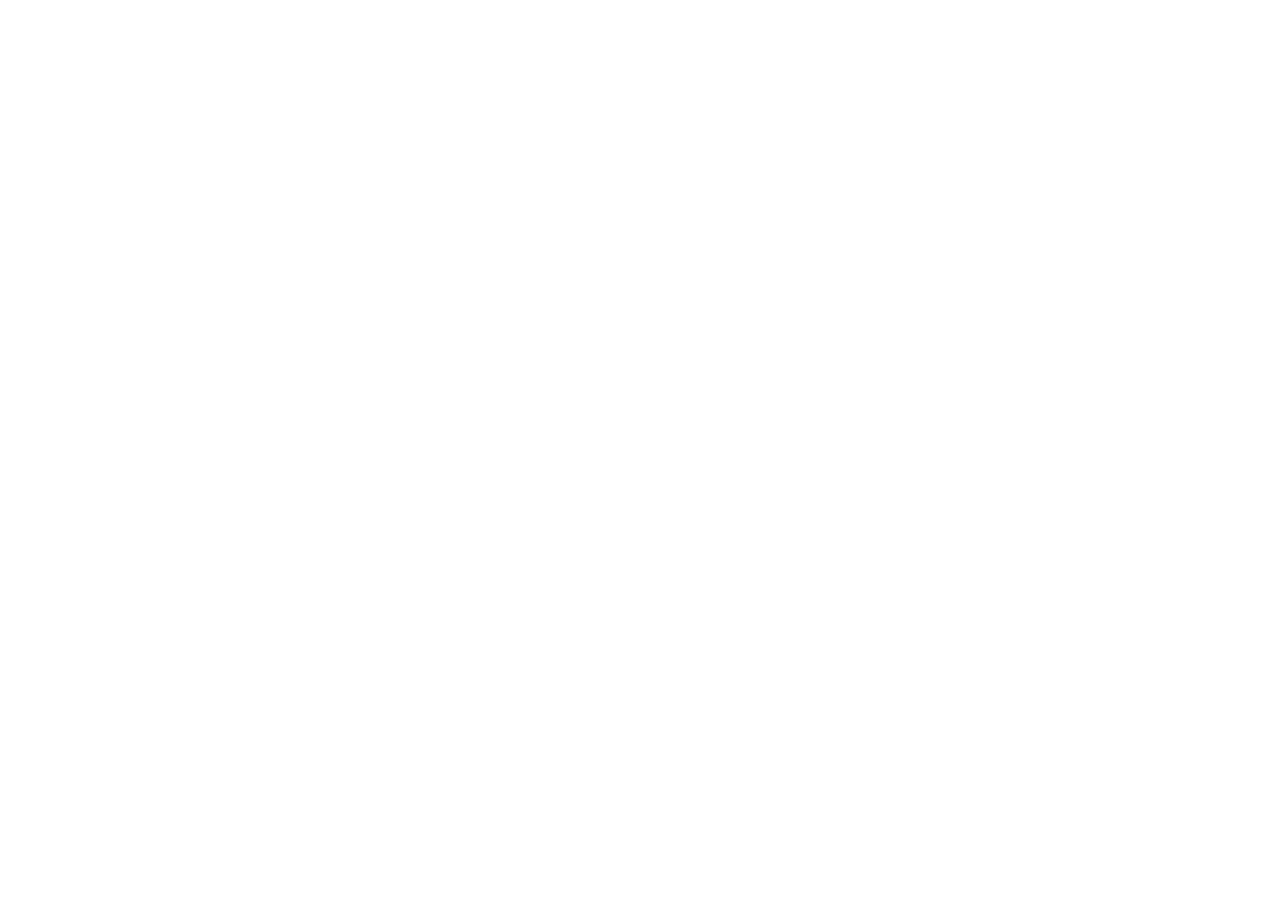
==== index.html @ f7c97164 "first commit" ====
<!DOCTYPE html>
<html lang="en">
  <head>
    <meta charset="UTF-8" />
    <meta name="viewport" content="width=device-width, initial-scale=1.0" />
    <title>Document</title>
  </head>
  <body></body>
</html>
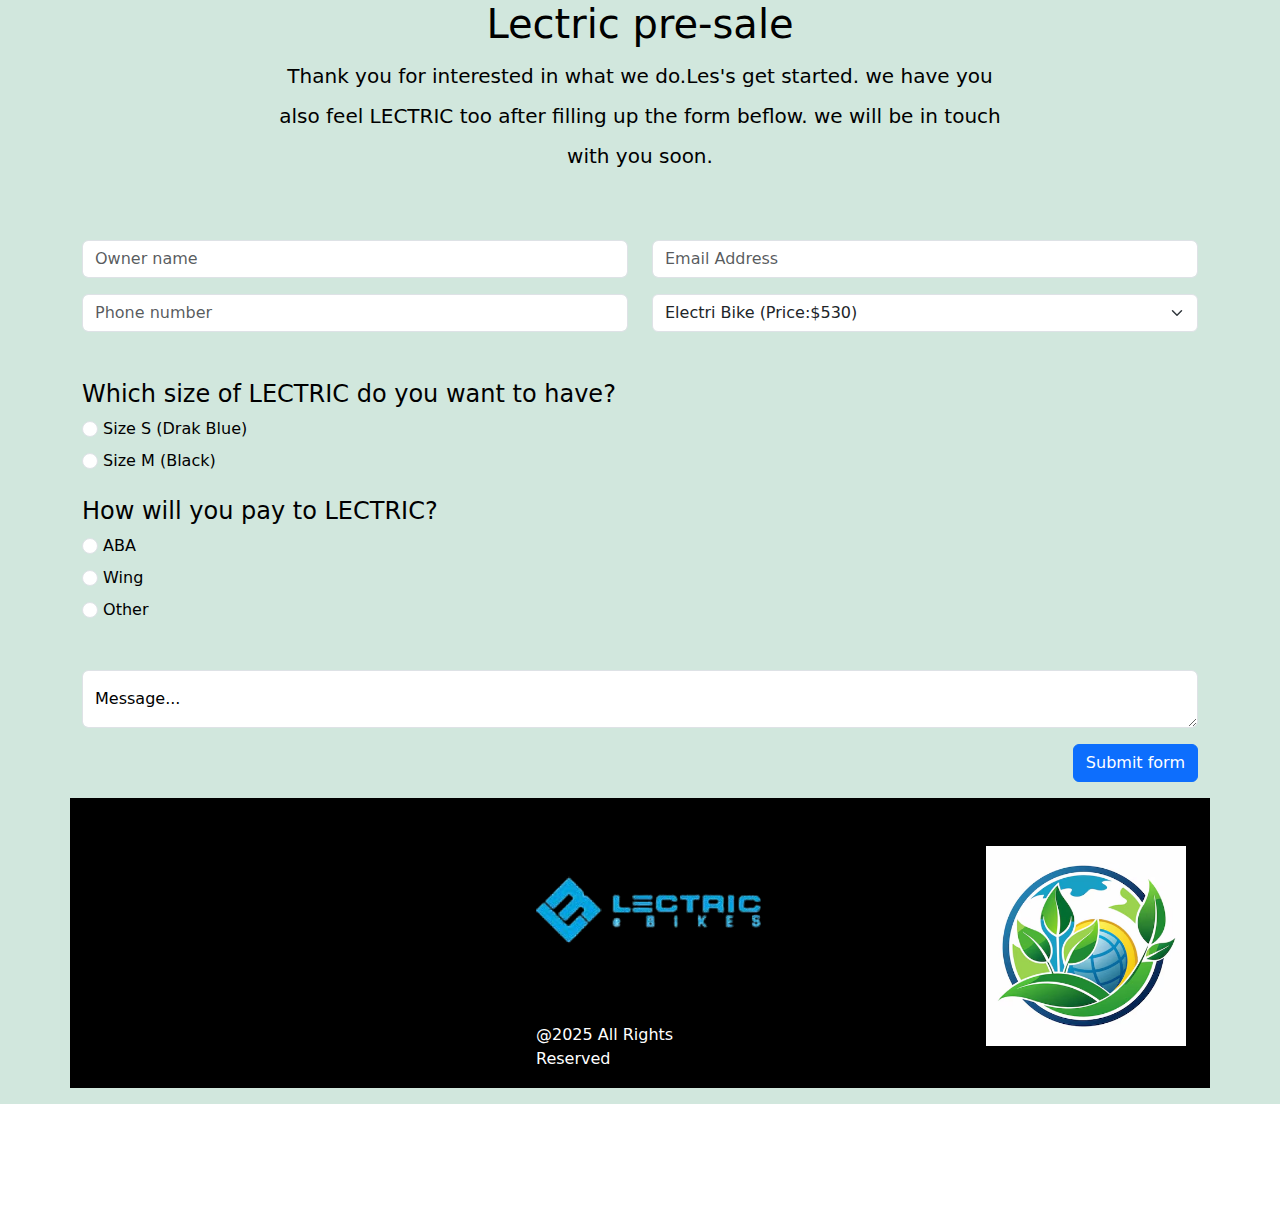
==== commit 39dfe1ad: "footer" ====
--- a/index.html
+++ b/index.html
@@ -4,6 +4,142 @@
     <meta charset="UTF-8" />
     <meta name="viewport" content="width=device-width, initial-scale=1.0" />
     <title>Document</title>
+    <link
+      href="https://cdn.jsdelivr.net/npm/bootstrap@5.3.0-alpha3/dist/css/bootstrap.min.css"
+      rel="stylesheet"
+    />
   </head>
-  <body></body>
+  <body>
+    <div
+      class="container-fluid text-black min-vih100% h-auto d-flex flex-column justify-content-center align-items-center bg-success-subtle"
+      >
+      <div class="text-center lead mx-auto lh-lg" style="width: 60%">
+        <h1 class="">Lectric pre-sale</h1>
+        <p class="container-fluid form d-flex justify-content-start">
+          Thank you for interested in what we do.Les's get started. we have you
+          also feel LECTRIC too after filling up the form beflow. we will be in
+          touch with you soon.
+        </p>
+      </div>
+
+      <div class="container-fluid form d-flex justify-content-start">
+        <div class="container mt-5 d-flex flex-column align-items-center">
+          <form>
+            <!-- Name and Email Row -->
+            <div class="row mb-3">
+              <div class="col-md-6">
+                <input
+                  type="text"
+                  class="form-control"
+                  id="name"
+                  placeholder="Owner name"
+                  required
+                />
+              </div>
+              <div class="col-md-6">
+                <input
+                  type="email"
+                  class="form-control"
+                  id="email"
+                  placeholder="Email Address"
+                  required
+                />
+              </div>
+            </div>
+
+            
+            <div class="row mb-3">
+              <div class="col-md-6">
+                <input
+                  type="number"
+                  class="form-control"
+                  id="phone"
+                  placeholder="Phone number"
+                  required
+                />
+              </div>
+              <div class="col-md-6">
+                <select class="form-select" aria-label="Default select example">
+                  <option selected>Electri Bike (Price:$530)</option>
+                  <option value="1">Converseion Kit (Price:$450)</option>
+                </select>
+              </div>
+
+           
+
+              <div class="body-1 mt-5">
+                <h4>Which size of LECTRIC do you want to have?</h4>
+                <input class="form-check-input" type="radio" name="flexRadioDefault" id="flexRadioDefault1">
+                <label class="form-check-label" for="flexRadioDefault1">
+                  Size S (Drak Blue)
+                </label>
+              </div>
+              <div class="body-1 mt-2">
+
+                <input class="form-check-input" type="radio" name="flexRadioDefault" id="flexRadioDefault1">
+                <label class="form-check-label" for="flexRadioDefault1">
+                  Size M (Black)
+                </label>
+              </div>
+
+              <div class="body-1 mt-4">
+                <h4>How will you pay to LECTRIC?</h4>
+                <input class="form-check-input" type="radio" name="flexRadioDefault" id="flexRadioDefault1">
+                <label class="form-check-label" for="flexRadioDefault1">
+                  ABA
+                </label>
+              </div>
+
+              <div class="body-1 mt-2">
+                <input class="form-check-input" type="radio" name="flexRadioDefault" id="flexRadioDefault1">
+                <label class="form-check-label" for="flexRadioDefault1">
+                  Wing
+                </label>
+              </div>
+
+              <div class="body-1 mt-2 ">
+                <input class="form-check-input" type="radio" name="flexRadioDefault" id="flexRadioDefault1">
+                <label class="form-check-label" for="flexRadioDefault1">
+                  Other
+                </label>
+              </div>
+
+              <div class="b-chat mt-5">
+                <div class="form-floating">
+                  <textarea
+                    class="form-control"
+                    placeholder="Leave a comment here"
+                    id="floatingTextarea"
+                  ></textarea>
+                  <label for="floatingTextarea ">Message...</label>
+                </div>
+              </div>
+
+              <div class="col-12 d-flex justify-content-end mt-3">
+                <button class="btn btn-primary" type="submit">
+                  Submit form
+                </button>
+              </div>
+                
+              <div class="footer container-fluid bg-black text-white mt-3">
+                <div class="container-fluid d-flex justify-content-end min-vh-100px   ">
+                  <div class="logo justify-content-center  " style=" width: 250px ;height: 290px;"><image src="p1-removebg-preview.png">
+                    <p class="justify-content-center " style="width: 200px; height: 200px; ">@2025 All Rights Reserved</p>
+                  </div>
+
+                    <div class="pic d-flex  mt-5 " style="width: 200px; height: 200px; margin-left: 200px; margin-top: 50px; "><img src="environmental-logo-white-background_1277164-20353.avif" alt=""></div>
+                  
+                <!-- </div>
+                <div class="container  d-flex justify-content-center px-xl-5 " style="margin-bottom: 50px;">
+                  
+                </div> -->
+                
+              </div>
+              
+            </div>
+          </form>
+        </div>
+      </div>
+    </div>
+  </body>
 </html>
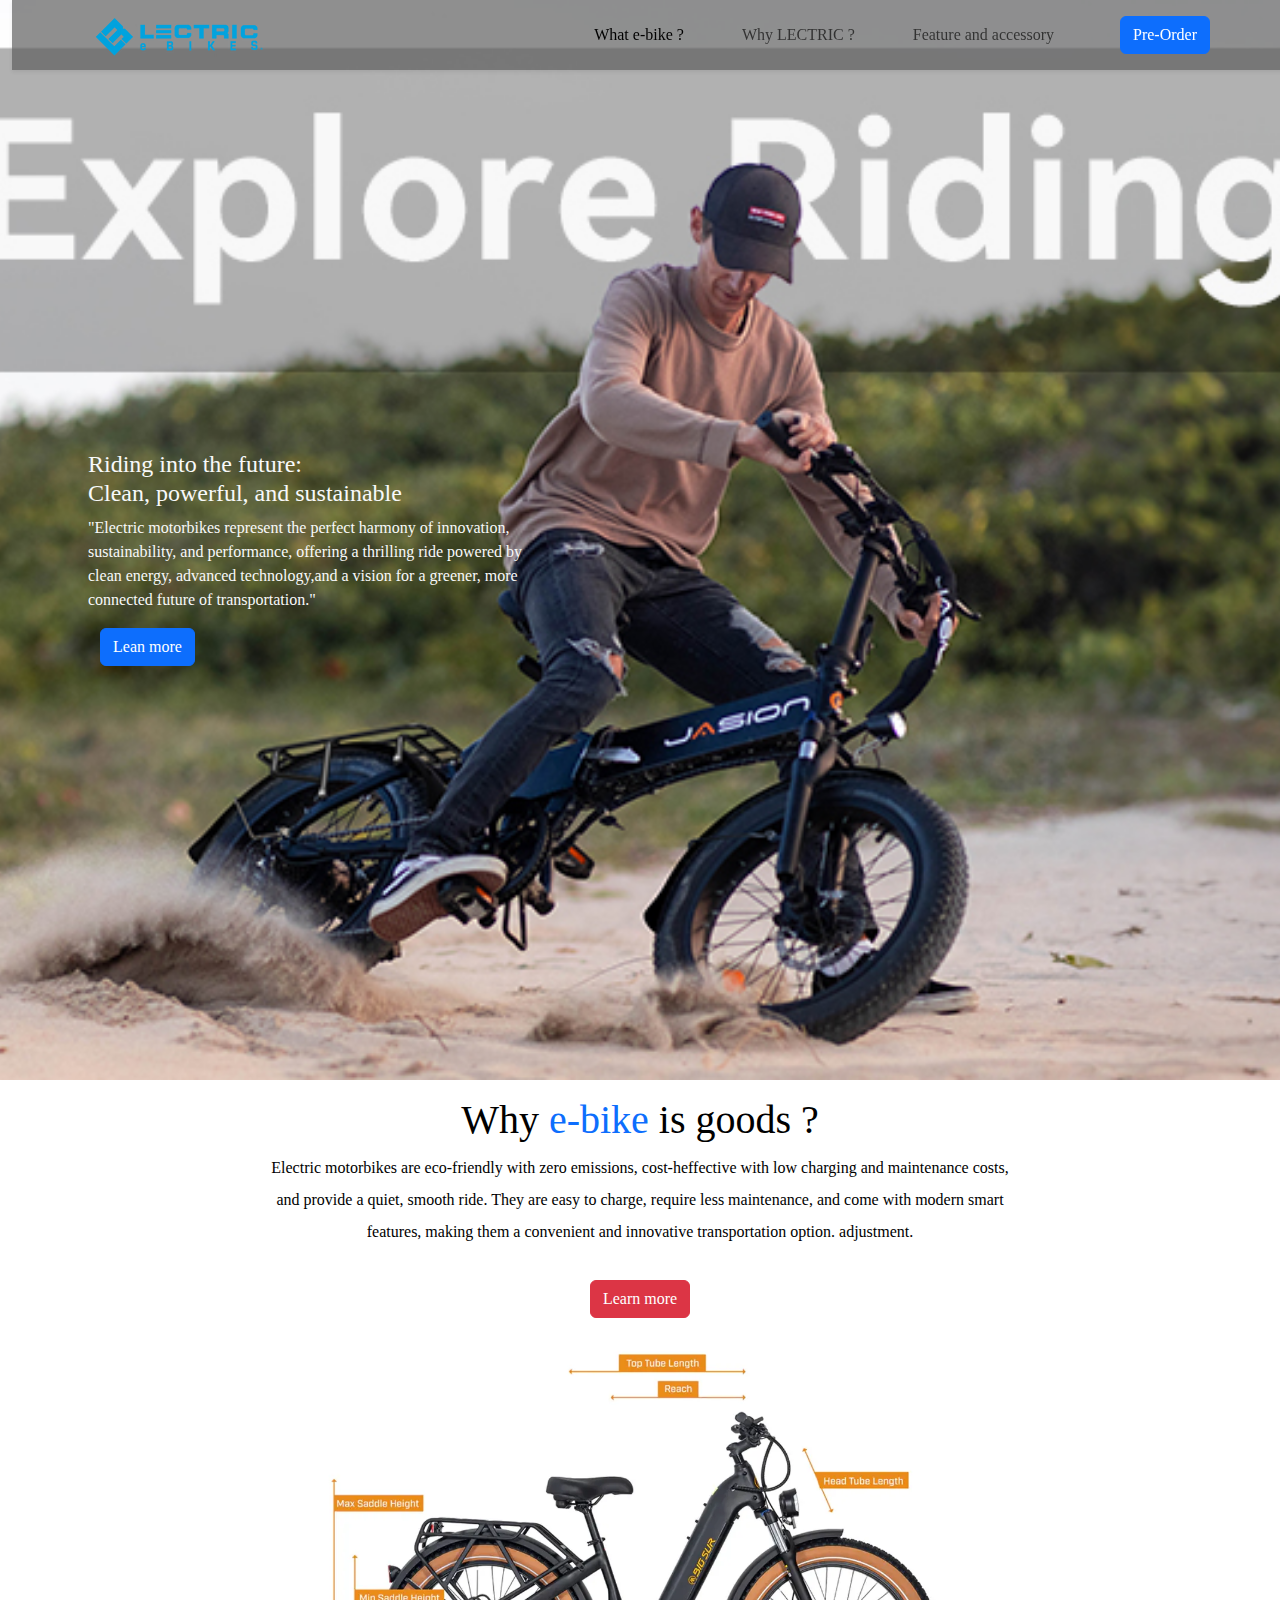
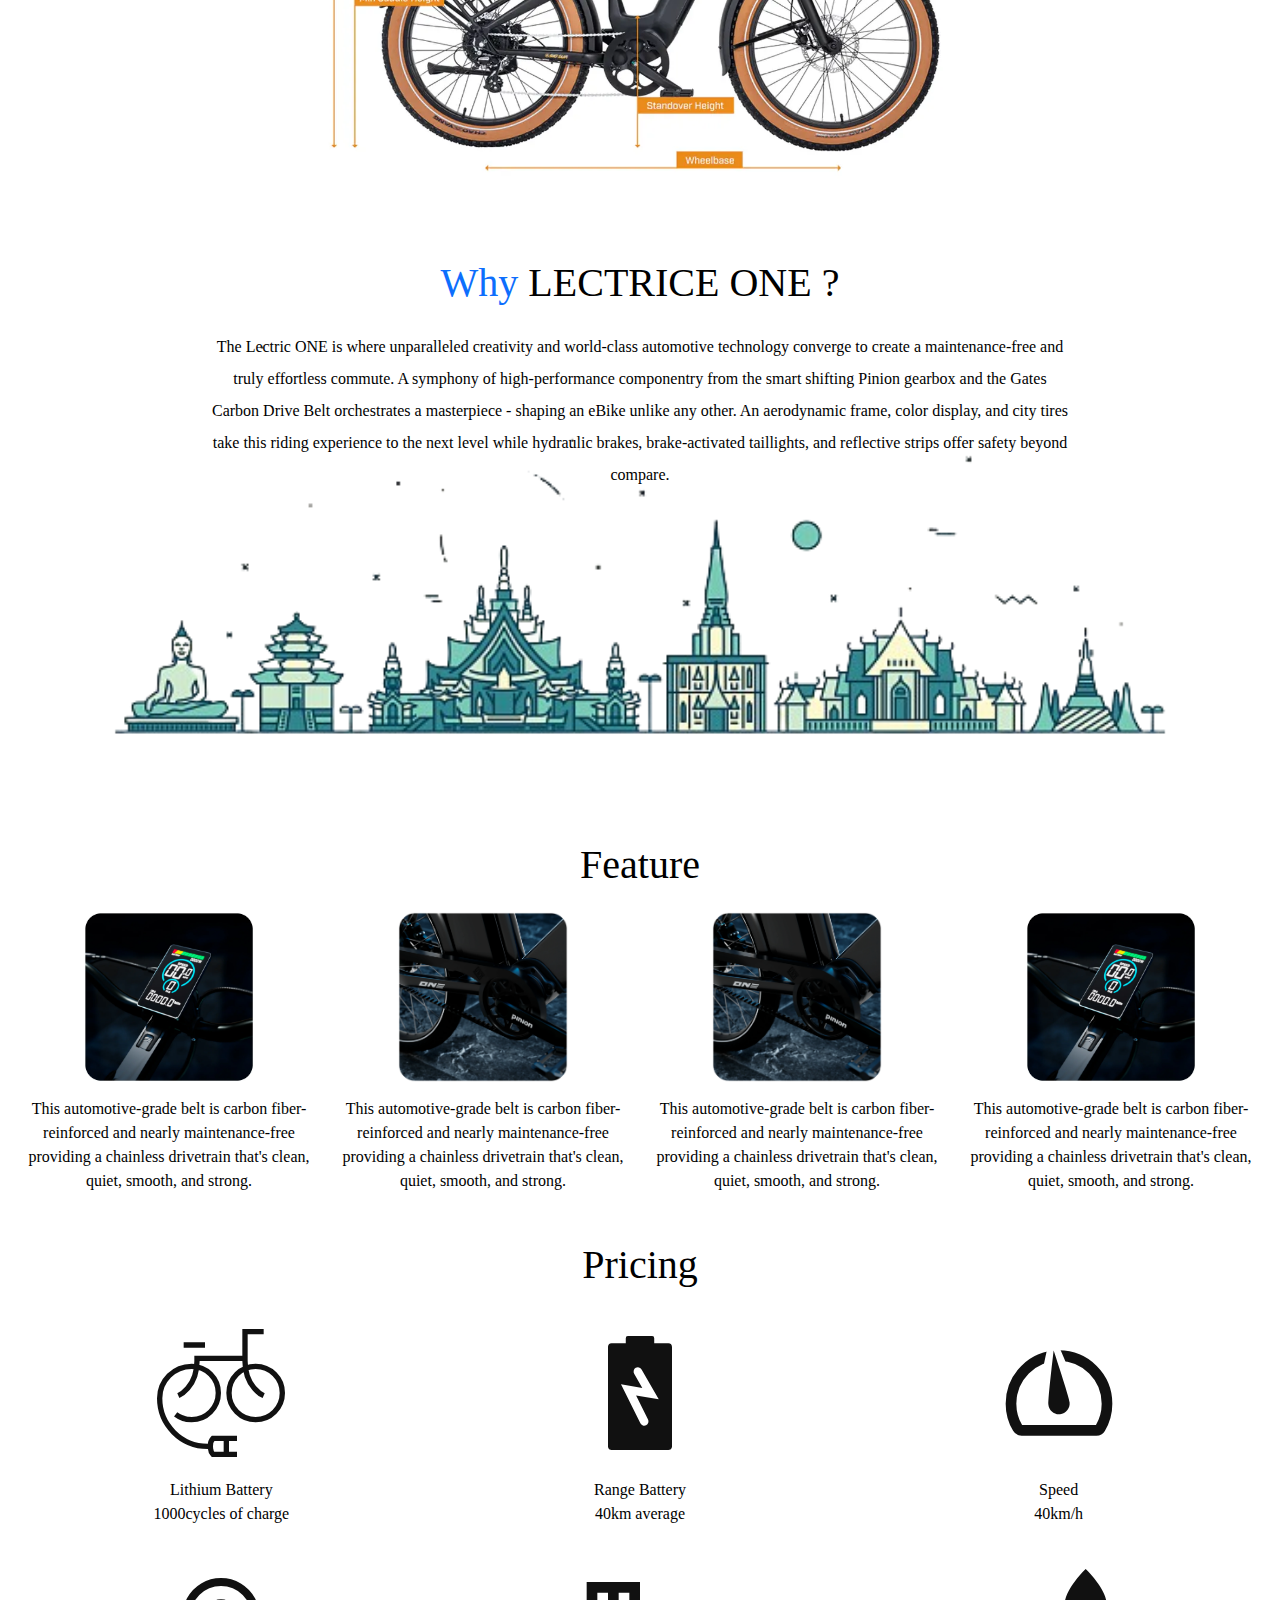
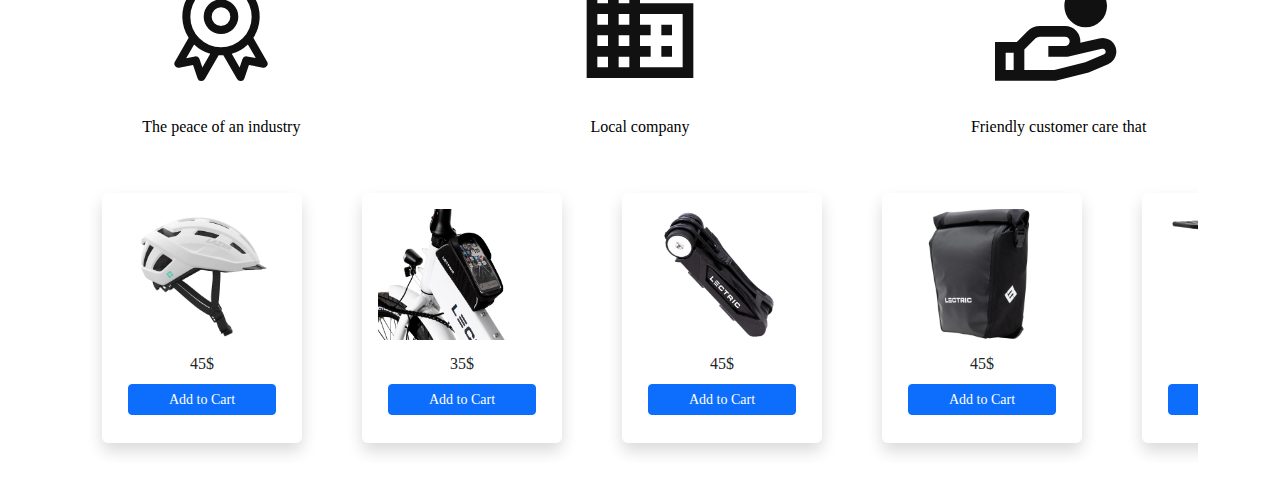
==== commit b10cfc53: "long" ====
--- a/index.html
+++ b/index.html
@@ -3,143 +3,465 @@
   <head>
     <meta charset="UTF-8" />
     <meta name="viewport" content="width=device-width, initial-scale=1.0" />
-    <title>Document</title>
+    <title>Bootstrap Example</title>
     <link
-      href="https://cdn.jsdelivr.net/npm/bootstrap@5.3.0-alpha3/dist/css/bootstrap.min.css"
+      href="https://cdn.jsdelivr.net/npm/bootstrap@5.3.0-alpha1/dist/css/bootstrap.min.css"
       rel="stylesheet"
     />
+    <link rel="stylesheet" href="/style/second.css" />
   </head>
   <body>
-    <div
-      class="container-fluid text-black min-vih100% h-auto d-flex flex-column justify-content-center align-items-center bg-success-subtle"
+    <header>
+      <div
+        class="container-fluid imgbosnh"
+        style="
+          background-image: url(/Img/header\ img.jpg);
+          background-position: center;
+          background-repeat: no-repeat;
+          background-size: cover;
+          height: 120vh;
+        "
       >
-      <div class="text-center lead mx-auto lh-lg" style="width: 60%">
-        <h1 class="">Lectric pre-sale</h1>
-        <p class="container-fluid form d-flex justify-content-start">
-          Thank you for interested in what we do.Les's get started. we have you
-          also feel LECTRIC too after filling up the form beflow. we will be in
-          touch with you soon.
-        </p>
-      </div>
+        <nav
+          class="navbar navbar-expand-lg navbar-light shadow-sm"
+          style="
+            z-index: 1;
+            position: fixed;
+            width: 100%;
+            background-color: rgba(95, 95, 95, 0.699);
+          "
+        >
+          <div class="container">
+            <!-- Logo -->
+            <a class="navbar-brand" href="#">
+              <img
+                src="/Img/logo.png"
+                alt="Logo"
+                class="d-inline-block align-text-top"
+                style="height: 40px"
+              />
+            </a>
 
-      <div class="container-fluid form d-flex justify-content-start">
-        <div class="container mt-5 d-flex flex-column align-items-center">
-          <form>
-            <!-- Name and Email Row -->
-            <div class="row mb-3">
-              <div class="col-md-6">
-                <input
-                  type="text"
-                  class="form-control"
-                  id="name"
-                  placeholder="Owner name"
-                  required
-                />
-              </div>
-              <div class="col-md-6">
-                <input
-                  type="email"
-                  class="form-control"
-                  id="email"
-                  placeholder="Email Address"
-                  required
-                />
-              </div>
-            </div>
+            <!-- Toggle button for mobile view -->
+            <button
+              class="navbar-toggler"
+              type="button"
+              data-bs-toggle="collapse"
+              data-bs-target="#navbarNav"
+              aria-controls="navbarNav"
+              aria-expanded="false"
+              aria-label="Toggle navigation"
+            >
+              <span class="navbar-toggler-icon"></span>
+            </button>
 
-            
-            <div class="row mb-3">
-              <div class="col-md-6">
-                <input
-                  type="number"
-                  class="form-control"
-                  id="phone"
-                  placeholder="Phone number"
-                  required
-                />
-              </div>
-              <div class="col-md-6">
-                <select class="form-select" aria-label="Default select example">
-                  <option selected>Electri Bike (Price:$530)</option>
-                  <option value="1">Converseion Kit (Price:$450)</option>
-                </select>
-              </div>
-
-           
-
-              <div class="body-1 mt-5">
-                <h4>Which size of LECTRIC do you want to have?</h4>
-                <input class="form-check-input" type="radio" name="flexRadioDefault" id="flexRadioDefault1">
-                <label class="form-check-label" for="flexRadioDefault1">
-                  Size S (Drak Blue)
-                </label>
-              </div>
-              <div class="body-1 mt-2">
-
-                <input class="form-check-input" type="radio" name="flexRadioDefault" id="flexRadioDefault1">
-                <label class="form-check-label" for="flexRadioDefault1">
-                  Size M (Black)
-                </label>
-              </div>
-
-              <div class="body-1 mt-4">
-                <h4>How will you pay to LECTRIC?</h4>
-                <input class="form-check-input" type="radio" name="flexRadioDefault" id="flexRadioDefault1">
-                <label class="form-check-label" for="flexRadioDefault1">
-                  ABA
-                </label>
-              </div>
-
-              <div class="body-1 mt-2">
-                <input class="form-check-input" type="radio" name="flexRadioDefault" id="flexRadioDefault1">
-                <label class="form-check-label" for="flexRadioDefault1">
-                  Wing
-                </label>
-              </div>
-
-              <div class="body-1 mt-2 ">
-                <input class="form-check-input" type="radio" name="flexRadioDefault" id="flexRadioDefault1">
-                <label class="form-check-label" for="flexRadioDefault1">
-                  Other
-                </label>
-              </div>
-
-              <div class="b-chat mt-5">
-                <div class="form-floating">
-                  <textarea
-                    class="form-control"
-                    placeholder="Leave a comment here"
-                    id="floatingTextarea"
-                  ></textarea>
-                  <label for="floatingTextarea ">Message...</label>
-                </div>
-              </div>
-
-              <div class="col-12 d-flex justify-content-end mt-3">
-                <button class="btn btn-primary" type="submit">
-                  Submit form
-                </button>
-              </div>
-                
-              <div class="footer container-fluid bg-black text-white mt-3">
-                <div class="container-fluid d-flex justify-content-end min-vh-100px   ">
-                  <div class="logo justify-content-center  " style=" width: 250px ;height: 290px;"><image src="p1-removebg-preview.png">
-                    <p class="justify-content-center " style="width: 200px; height: 200px; ">@2025 All Rights Reserved</p>
-                  </div>
-
-                    <div class="pic d-flex  mt-5 " style="width: 200px; height: 200px; margin-left: 200px; margin-top: 50px; "><img src="environmental-logo-white-background_1277164-20353.avif" alt=""></div>
-                  
-                <!-- </div>
-                <div class="container  d-flex justify-content-center px-xl-5 " style="margin-bottom: 50px;">
-                  
-                </div> -->
-                
-              </div>
-              
-            </div>
-          </form>
+            <!-- Menu Items -->
+            <div class="collapse navbar-collapse" id="navbarNav">
+              <ul class="navbar-nav ms-auto">
+                <li class="nav-item">
+                  <a
+                    class="nav-link active"
+                    aria-current="page"
+                    href="#section1"
+                    style="padding-right: 50px"
+                    >What e-bike ?</a
+                  >
+                </li>
+                <li class="nav-item">
+                  <a
+                    class="nav-link"
+                    href="#section2"
+                    style="padding-right: 50px"
+                    >Why LECTRIC ?</a
+                  >
+                </li>
+                <li class="nav-item">
+                  <a
+                    class="nav-link"
+                    href="#section3"
+                    style="padding-right: 50px"
+                    >Feature and accessory</a
+                  >
+                </li>
+              </ul>
+              <!-- Pre-Order Button -->
+              <a href="#section4" class="btn btn-primary ms-3">Pre-Order</a>
+            </div>
+          </div>
+        </nav>
+        <div
+          class="container text-light"
+          style="position: absolute; top: 50%; margin-left: 5%"
+        >
+          <h1 class="fs-4">
+            Riding into the future: <br />
+            Clean, powerful, and sustainable
+          </h1>
+          <p>
+            "Electric motorbikes represent the perfect harmony of innovation,<br />
+            sustainability, and performance, offering a thrilling ride powered
+            by
+            <br />
+            clean energy, advanced technology,and a vision for a greener, more
+            <br />
+            connected future of transportation."
+          </p>
+          <div class="container mt-3">
+            <form>
+              <button type="submit" class="btn btn-primary">Lean more</button>
+            </form>
+          </div>
         </div>
       </div>
-    </div>
+    </header>
+    <main>
+      <div class="container-fluid">
+        <div
+          id="section1"
+          class="container-fluid text-black min-vh-90 d-flex justify-content-center align-items-center"
+        >
+          <div class="text-center pt-3">
+            <h1>
+              Why
+              <a
+                href="https://example.com"
+                class="text-decoration-none hover #284560"
+                >e-bike</a
+              >
+              is goods ?
+            </h1>
+            <p class="lead mx-auto lh-lg fs-6" style="width: 60%">
+              Electric motorbikes are eco-friendly with zero emissions,
+              cost-heffective with low charging and maintenance costs, and
+              provide a quiet, smooth ride. They are easy to charge, require
+              less maintenance, and come with modern smart features, making them
+              a convenient and innovative transportation option. adjustment.
+            </p>
+            <button class="btn btn-danger mt-3">Learn more</button>
+
+            <div class="container" style="width: 60%; margin: auto">
+              <img
+                src="/Img/page 2.webp"
+                class="img-fluid imgbosnh"
+                alt="Image"
+              />
+            </div>
+          </div>
+        </div>
+        <div
+          id="section2"
+          class="container-fluid h-auto text-black min-vh-90 d-flex justify-content-center align-items-centerm pt-5 jom"
+        >
+          <div class="text-center pt-3">
+            <h1>
+              <a
+                href="https://example.co"
+                class="text-decoration-none hover #284560"
+                >Why</a
+              >
+              LECTRICE ONE ?
+            </h1>
+            <p
+              class="lead mx-auto lh-lg pt-3 fs-6 forme"
+              style="width: 70%; margin-bottom: -250px"
+            >
+              The Lectric ONE is where unparalleled creativity and world-class
+              automotive technology converge to create a maintenance-free and
+              truly effortless commute. A symphony of high-performance
+              componentry from the smart shifting Pinion gearbox and the Gates
+              Carbon Drive Belt orchestrates a masterpiece - shaping an eBike
+              unlike any other. An aerodynamic frame, color display, and city
+              tires take this riding experience to the next level while
+              hydraulic brakes, brake-activated taillights, and reflective
+              strips offer safety beyond compare.
+            </p>
+            <div
+              class="mx-auto imgbosnh2"
+              style="
+                background-image: url('/Img/page_4-removebg-preview.png');
+                background-size: contain;
+                background-position: center;
+                background-repeat: no-repeat;
+                height: 600px;
+                width: 90%;
+              "
+            ></div>
+            <h1>Feature</h1>
+            <div id="section3" class="row row-cols-1 row-cols-md-4 g-4 mb-5">
+              <div class="col">
+                <div class="">
+                  <div
+                    class="container"
+                    style="
+                      background-image: url('/Img/ONE-features-display.webp');
+                      background-size: contain;
+                      background-position: center;
+                      background-repeat: no-repeat;
+                      height: 200px;
+                      width: 170px;
+                    "
+                  ></div>
+                  <div class="card-body">
+                    <p class="card-text fs-6">
+                      This automotive-grade belt is carbon fiber-reinforced and
+                      nearly maintenance-free providing a chainless drivetrain
+                      that's clean, quiet, smooth, and strong.
+                    </p>
+                  </div>
+                </div>
+              </div>
+              <div class="col">
+                <div class="">
+                  <div
+                    class="container"
+                    style="
+                      background-image: url('/Img/ONE-features-gates.webp');
+                      background-size: contain;
+                      background-position: center;
+                      background-repeat: no-repeat;
+                      height: 200px;
+                      width: 170px;
+                    "
+                  ></div>
+                  <div class="card-body">
+                    <p class="card-text fs-6">
+                      This automotive-grade belt is carbon fiber-reinforced and
+                      nearly maintenance-free providing a chainless drivetrain
+                      that's clean, quiet, smooth, and strong.
+                    </p>
+                  </div>
+                </div>
+              </div>
+              <div class="col">
+                <div class="">
+                  <div
+                    class="container"
+                    style="
+                      background-image: url('/Img/ONE-features-gates.webp');
+                      background-size: contain;
+                      background-position: center;
+                      background-repeat: no-repeat;
+                      height: 200px;
+                      width: 170px;
+                    "
+                  ></div>
+                  <div class="card-body">
+                    <p class="card-text fs-6">
+                      This automotive-grade belt is carbon fiber-reinforced and
+                      nearly maintenance-free providing a chainless drivetrain
+                      that's clean, quiet, smooth, and strong.
+                    </p>
+                  </div>
+                </div>
+              </div>
+              <div class="col">
+                <div class="">
+                  <div
+                    class="container"
+                    style="
+                      background-image: url('/Img/ONE-features-display.webp');
+                      background-size: contain;
+                      background-position: center;
+                      background-repeat: no-repeat;
+                      height: 200px;
+                      width: 170px;
+                    "
+                  ></div>
+                  <div class="card-body">
+                    <p class="card-text fs-6">
+                      This automotive-grade belt is carbon fiber-reinforced and
+                      nearly maintenance-free providing a chainless drivetrain
+                      that's clean, quiet, smooth, and strong.
+                    </p>
+                  </div>
+                </div>
+              </div>
+            </div>
+            <h1>Pricing</h1>
+            <div class="row row-cols-1 row-cols-md-3 g-4 mt-3">
+              <div class="col">
+                <div class="">
+                  <span class="guidance--e-bike-1"></span>
+                  <div class="card-body">
+                    <p class="card-text mt-3 fs-6">
+                      Lithium Battery <br />1000cycles of charge
+                    </p>
+                  </div>
+                </div>
+              </div>
+              <div class="col">
+                <div class="">
+                  <span class="clarity--battery-solid"></span>
+                  <div class="card-body">
+                    <p class="card-text mt-3 fs-6">
+                      Range Battery <br />
+                      40km average
+                    </p>
+                  </div>
+                </div>
+              </div>
+              <div class="col">
+                <div class="">
+                  <span class="line-md--speed-loop"></span>
+                  <div class="card-body">
+                    <p class="card-text mt-3 fs-6">
+                      Speed <br />
+                      40km/h
+                    </p>
+                  </div>
+                </div>
+              </div>
+            </div>
+            <div class="row row-cols-1 row-cols-md-3 g-4 mt-3">
+              <div class="col">
+                <div class="">
+                  <span class="basil--award-outline"></span>
+                  <div class="card-body">
+                    <p class="card-text mt-3 fs-6">The peace of an industry</p>
+                  </div>
+                </div>
+              </div>
+              <div class="col">
+                <div class="">
+                  <span class="mdi--company"></span>
+                  <div class="card-body">
+                    <p class="card-text mt-3 fs-6">Local company</p>
+                  </div>
+                </div>
+              </div>
+              <div class="col">
+                <div class="">
+                  <span
+                    class="tdesign--undertake-environment-protection-filled"
+                  ></span>
+                  <div class="card-body">
+                    <p class="card-text mt-3 fs-6">
+                      Friendly customer care that
+                    </p>
+                  </div>
+                </div>
+              </div>
+            </div>
+          </div>
+        </div>
+
+        <div class="container py-4 fs-6">
+          <!-- Product List Container -->
+          <div class="product-list-container position-relative overflow-auto">
+            <div class="product-list">
+              <!-- Product Cards -->
+              <div class="product-card bg-white text-dark shadow rounded p-3">
+                <img
+                  src="/Img/add acc.webp"
+                  alt="Product Image"
+                  class="img-fluid"
+                />
+                <div class="product-info">
+                  <p>45$</p>
+                  <button class="btn btn-primary btn-sm mt-2">
+                    Add to Cart
+                  </button>
+                </div>
+              </div>
+              <div class="product-card bg-white text-dark shadow rounded p-3">
+                <img
+                  src="/Img/add acc2.webp"
+                  alt="Product Image"
+                  class="img-fluid"
+                />
+                <div class="product-info">
+                  <p>35$</p>
+                  <button class="btn btn-primary btn-sm mt-2">
+                    Add to Cart
+                  </button>
+                </div>
+              </div>
+              <div class="product-card bg-white text-dark shadow rounded p-3">
+                <img
+                  src="/Img/add acc3.webp"
+                  alt="Product Image"
+                  class="img-fluid"
+                />
+                <div class="product-info">
+                  <p>45$</p>
+                  <button class="btn btn-primary btn-sm mt-2">
+                    Add to Cart
+                  </button>
+                </div>
+              </div>
+              <div class="product-card bg-white text-dark shadow rounded p-3">
+                <img
+                  src="/Img/add acc4.webp"
+                  alt="Product Image"
+                  class="img-fluid"
+                />
+                <div class="product-info">
+                  <p>45$</p>
+                  <button class="btn btn-primary btn-sm mt-2">
+                    Add to Cart
+                  </button>
+                </div>
+              </div>
+              <div class="product-card bg-white text-dark shadow rounded p-3">
+                <img
+                  src="/Img/acc.webp"
+                  alt="Product Image"
+                  class="img-fluid"
+                />
+                <div class="product-info">
+                  <p>50$</p>
+                  <button class="btn btn-primary btn-sm mt-2">
+                    Add to Cart
+                  </button>
+                </div>
+              </div>
+              <div class="product-card bg-white text-dark shadow rounded p-3">
+                <img
+                  src="/Img/acc2.webp"
+                  alt="Product Image"
+                  class="img-fluid"
+                />
+                <div class="product-info">
+                  <p>60$</p>
+                  <button class="btn btn-primary btn-sm mt-2">
+                    Add to Cart
+                  </button>
+                </div>
+              </div>
+              <div class="product-card bg-white text-dark shadow rounded p-3">
+                <img
+                  src="/Img/acc3.webp"
+                  alt="Product Image"
+                  class="img-fluid"
+                />
+                <div class="product-info">
+                  <p>75$</p>
+                  <button class="btn btn-primary btn-sm mt-2">
+                    Add to Cart
+                  </button>
+                </div>
+              </div>
+              <div class="product-card bg-white text-dark shadow rounded p-3">
+                <img
+                  src="/Img/acc4.webp"
+                  alt="Product Image"
+                  class="img-fluid"
+                />
+                <div class="product-info">
+                  <p>80$</p>
+                  <button class="btn btn-primary btn-sm mt-2">
+                    Add to Cart
+                  </button>
+                </div>
+              </div>
+            </div>
+          </div>
+        </div>
+      </div>
+    </main>
+    <!-- Bootstrap JS Bundle -->
+    <script src="https://cdn.jsdelivr.net/npm/bootstrap@5.3.0-alpha3/dist/js/bootstrap.bundle.min.js"></script>
+
+    <script src="https://cdn.jsdelivr.net/npm/bootstrap@5.3.0-alpha1/dist/js/bootstrap.bundle.min.js"></script>
   </body>
 </html>
--- a/style/second.css
+++ b/style/second.css
@@ -0,0 +1,204 @@
+* {
+  padding: 0%;
+  margin: 0%;
+  font-family: "Times New Roman", Times, serif;
+}
+.guidance--e-bike-1::after {
+  display: inline-block;
+  width: 128px;
+  height: 128px;
+  vertical-align: -0.125em;
+  content: url("data:image/svg+xml,%3Csvg xmlns='http://www.w3.org/2000/svg' viewBox='0 0 24 24'%3E%3Cpath fill='none' stroke='%23111' d='M16.5 5.5h-9V6c0 5-3.5 6.5-3.5 6.5m7.5-.5a5 5 0 0 0-5-5a6 6 0 0 0-6 6a9 9 0 0 0 9 9h.5m0 0c0 1 .5 1.5.5 1.5H13M10 22c0-1 .5-1.5.5-1.5H13m0 0v3m0-3h2m-2 3h2M11.498 12a5 5 0 0 1-5 5m0 0a4.98 4.98 0 0 1-3-1m3 1a5 5 0 0 1-2.098-.46M5 3h4M20 .5h-3.5V6c0 5 3.5 6.5 3.5 6.5M18.5 17a5 5 0 1 1 0-10a5 5 0 0 1 0 10Z'/%3E%3C/svg%3E");
+}
+.clarity--battery-solid::after {
+  display: inline-block;
+  width: 128px;
+  height: 128px;
+  vertical-align: -0.125em;
+  content: url("data:image/svg+xml,%3Csvg xmlns='http://www.w3.org/2000/svg' viewBox='0 0 36 36'%3E%3Cpath fill='%23111' d='M22 4V2.62a.6.6 0 0 0-.58-.62h-6.84a.6.6 0 0 0-.58.62V4h-4a1.09 1.09 0 0 0-1 1.07v28a1 1 0 0 0 1 .93h16a1 1 0 0 0 1-.94v-28A1.09 1.09 0 0 0 26 4Zm-1.74 21.44a1.2 1.2 0 0 1-2.15 1.07l-5.46-10.95l6 1l-2.29-4a1.2 1.2 0 1 1 2.08-1.2l4.83 8.37l-6.37-1.03Z' class='clr-i-solid clr-i-solid-path-1'/%3E%3Cpath fill='none' d='M0 0h36v36H0z'/%3E%3C/svg%3E");
+}
+.line-md--speed-loop::after {
+  display: inline-block;
+  width: 128px;
+  height: 128px;
+  vertical-align: -0.125em;
+  content: url("data:image/svg+xml,%3Csvg xmlns='http://www.w3.org/2000/svg' viewBox='0 0 24 24'%3E%3Cmask id='lineMdSpeedLoop0'%3E%3Cpath fill='none' stroke='%23fff' stroke-dasharray='56' stroke-dashoffset='56' stroke-linecap='round' stroke-linejoin='round' stroke-width='2' d='M5 19v0c-0.3 0 -0.59 -0.15 -0.74 -0.41c-0.8 -1.34 -1.26 -2.91 -1.26 -4.59c0 -4.97 4.03 -9 9 -9c4.97 0 9 4.03 9 9c0 1.68 -0.46 3.25 -1.26 4.59c-0.15 0.26 -0.44 0.41 -0.74 0.41Z'%3E%3Canimate fill='freeze' attributeName='stroke-dashoffset' dur='0.6s' values='56;0'/%3E%3C/path%3E%3Cg transform='rotate(-100 12 14)'%3E%3Cpath d='M12 14C12 14 12 14 12 14C12 14 12 14 12 14C12 14 12 14 12 14C12 14 12 14 12 14Z'%3E%3Canimate fill='freeze' attributeName='d' begin='0.4s' dur='0.2s' values='M12 14C12 14 12 14 12 14C12 14 12 14 12 14C12 14 12 14 12 14C12 14 12 14 12 14Z;M16 14C16 16.21 14.21 18 12 18C9.79 18 8 16.21 8 14C8 11.79 12 0 12 0C12 0 16 11.79 16 14Z'/%3E%3C/path%3E%3Cpath fill='%23fff' d='M12 14C12 14 12 14 12 14C12 14 12 14 12 14C12 14 12 14 12 14C12 14 12 14 12 14Z'%3E%3Canimate fill='freeze' attributeName='d' begin='0.4s' dur='0.2s' values='M12 14C12 14 12 14 12 14C12 14 12 14 12 14C12 14 12 14 12 14C12 14 12 14 12 14Z;M14 14C14 15.1 13.1 16 12 16C10.9 16 10 15.1 10 14C10 12.9 12 4 12 4C12 4 14 12.9 14 14Z'/%3E%3C/path%3E%3CanimateTransform attributeName='transform' begin='0.4s' dur='6s' repeatCount='indefinite' type='rotate' values='-100 12 14;45 12 14;45 12 14;45 12 14;20 12 14;10 12 14;0 12 14;35 12 14;45 12 14;55 12 14;50 12 14;15 12 14;-20 12 14;-100 12 14'/%3E%3C/g%3E%3C/mask%3E%3Crect width='24' height='24' fill='%23111' mask='url(%23lineMdSpeedLoop0)'/%3E%3C/svg%3E");
+}
+.basil--award-outline::after {
+  display: inline-block;
+  width: 128px;
+  height: 128px;
+  vertical-align: -0.125em;
+  content: url("data:image/svg+xml,%3Csvg xmlns='http://www.w3.org/2000/svg' viewBox='0 0 24 24'%3E%3Cg fill='%23111' fill-rule='evenodd' clip-rule='evenodd'%3E%3Cpath d='M12 6.25a3.25 3.25 0 1 0 0 6.5a3.25 3.25 0 0 0 0-6.5M10.25 9.5a1.75 1.75 0 1 1 3.5 0a1.75 1.75 0 0 1-3.5 0'/%3E%3Cpath d='M12 2.25a7.25 7.25 0 0 0-6.063 11.226l-2.587 4.48a.75.75 0 0 0 .795 1.11l2.614-.514l.861 2.52a.75.75 0 0 0 1.36.133l2.58-4.468a7 7 0 0 0 .88 0l2.58 4.468a.75.75 0 0 0 1.36-.134l.858-2.526l2.616.52a.75.75 0 0 0 .796-1.11l-2.586-4.479A7.25 7.25 0 0 0 12 2.25M6.25 9.5a5.75 5.75 0 1 1 11.5 0a5.75 5.75 0 0 1-11.5 0m3.734 6.966a7.24 7.24 0 0 1-3.027-1.757l-1.482 2.567l1.637-.322a.75.75 0 0 1 .854.493l.54 1.579zm5.508 2.556l-1.476-2.556a7.24 7.24 0 0 0 3.027-1.757l1.48 2.563l-1.638-.326a.75.75 0 0 0-.856.495z'/%3E%3C/g%3E%3C/svg%3E");
+}
+.mdi--company::after {
+  display: inline-block;
+  width: 128px;
+  height: 128px;
+  vertical-align: -0.125em;
+  content: url("data:image/svg+xml,%3Csvg xmlns='http://www.w3.org/2000/svg' viewBox='0 0 24 24'%3E%3Cpath fill='%23111' d='M18 15h-2v2h2m0-6h-2v2h2m2 6h-8v-2h2v-2h-2v-2h2v-2h-2V9h8M10 7H8V5h2m0 6H8V9h2m0 6H8v-2h2m0 6H8v-2h2M6 7H4V5h2m0 6H4V9h2m0 6H4v-2h2m0 6H4v-2h2m6-10V3H2v18h20V7z'/%3E%3C/svg%3E");
+}
+.tdesign--undertake-environment-protection-filled::after {
+  display: inline-block;
+  width: 128px;
+  height: 128px;
+  vertical-align: -0.125em;
+  content: url("data:image/svg+xml,%3Csvg xmlns='http://www.w3.org/2000/svg' viewBox='0 0 24 24'%3E%3Cpath fill='%23111' d='M17 .57c-.288.295-.582.584-.862.886a18 18 0 0 0-1.457 1.806C13.921 4.346 13 5.945 13 7.5a4 4 0 0 0 8 0c0-1.555-.921-3.154-1.681-4.238a18 18 0 0 0-1.457-1.806c-.28-.302-.574-.59-.862-.885M8.435 13.25a1.25 1.25 0 0 0-.885.364l-2.05 2.05V19.5h5.627l5.804-1.451l3.531-1.507a.555.555 0 0 0-.163-1.032a.6.6 0 0 0-.253.01l-.02.005L13.614 17H10v-2h3.125a.875.875 0 0 0 0-1.75zm7.552 1.152l3.552-.817a2.556 2.556 0 0 1 1.797 4.757l-.027.013l-3.74 1.596l-6.196 1.549H0v-7.25h4.086l2.052-2.052a3.25 3.25 0 0 1 2.3-.948h.002h-.002h4.687a2.875 2.875 0 0 1 2.862 3.152M3.5 16.25H2v3.25h1.5z'/%3E%3C/svg%3E");
+}
+
+.product-card {
+  flex: 0 0 auto;
+  width: 200px; /* Adjusted width */
+  height: 250px; /* Reduced height to 250px */
+  margin: 20px; /* Margin for spacing */
+  padding: 10px;
+  display: flex;
+  flex-direction: column; /* Stack image and text vertically */
+  border-radius: 10px;
+
+  background-color: white;
+}
+
+.product-card img {
+  width: 100%;
+  height: 60%; /* Image takes up 60% of the card height */
+  object-fit: cover; /* Ensures image fills the space */
+  border-radius: 5px;
+}
+
+.product-card .product-info {
+  height: 40%; /* Text takes up 40% of the card height */
+  display: flex;
+  flex-direction: column;
+  justify-content: center; /* Center the text vertically */
+  padding: 10px;
+  text-align: center; /* Center the text horizontally */
+}
+
+.product-card .product-info p {
+  margin: 0;
+  font-size: 1em; /* Standard font size */
+}
+
+.scroll-icon {
+  font-size: 2.5em; /* Slightly larger scroll icon */
+  cursor: pointer;
+}
+html {
+  scroll-behavior: smooth;
+}
+/* Product List Container: Horizontal Scroll */
+.product-list-container {
+  position: relative;
+  overflow-x: auto; /* Enable horizontal scrolling */
+  white-space: nowrap; /* Prevent wrapping */
+  scrollbar-width: thin; /* For Firefox */
+  scrollbar-color: #333 #ccc; /* For Firefox */
+  max-width: 100%;
+  height: 300px; /* Fixed height for scroll */
+  padding: 10px 0; /* Vertical padding */
+}
+
+/* Product Cards Layout: Flexbox */
+.product-list {
+  display: flex;
+  flex-wrap: nowrap; /* Prevent wrapping */
+  gap: 20px; /* Space between cards */
+}
+
+/* Product Card Styling */
+.product-card {
+  flex: 0 0 auto; /* Prevent cards from resizing */
+  width: 200px; /* Set fixed width for the cards */
+  height: 250px; /* Fixed height for cards */
+  background-color: white;
+  border-radius: 10px;
+  box-shadow: 0 4px 8px rgba(0, 0, 0, 0.2);
+  display: flex;
+  flex-direction: column;
+  overflow: hidden;
+}
+
+/* Product Card Image */
+.product-card img {
+  width: 100%;
+  height: 60%;
+  object-fit: cover;
+  border-radius: 5px;
+}
+
+/* Product Info Section (Text) */
+.product-card .product-info {
+  height: 40%;
+  display: flex;
+  flex-direction: column;
+  justify-content: center;
+  padding: 10px;
+  text-align: center;
+}
+
+/* Responsive Adjustments: Ensure Image & Text Adapt to Screen Sizes */
+.product-card .product-info p {
+  margin: 0;
+  font-size: 1em;
+}
+
+/* Custom Scrollbar Styles */
+.product-list-container::-webkit-scrollbar {
+  height: 8px;
+}
+
+.product-list-container::-webkit-scrollbar-thumb {
+  background: #333;
+  border-radius: 10px;
+}
+
+.product-list-container::-webkit-scrollbar-thumb:hover {
+  background: #555;
+}
+
+.product-list-container::-webkit-scrollbar-track {
+  background: #ccc;
+}
+
+/* Scroll Icon Styling */
+.scroll-icon {
+  font-size: 2.5em;
+  cursor: pointer;
+  margin-left: 20px;
+}
+
+/* Responsive Layout: Adjusts Number of Columns Based on Screen Size */
+@media (max-width: 1200px) {
+  .imgbosnh {
+    height: auto;
+  }
+  .product-card {
+    width: 180px; /* Slightly smaller width for medium screens */
+  }
+}
+
+@media (max-width: 992px) {
+  .imgbosnh {
+    height: auto;
+  }
+  .product-card {
+    width: 150px; /* Smaller width for tablets */
+  }
+}
+
+@media (max-width: 768px) {
+  .imgbosnh {
+    width: 100%;
+    height: auto;
+  }
+  .imgbosnh2 {
+    margin-top: -300px;
+    margin-bottom: -180px;
+  }
+
+  .product-card {
+    width: 130px; /* Even smaller width for mobile screens */
+    height: 200px; /* Adjust height for small screens */
+  }
+}
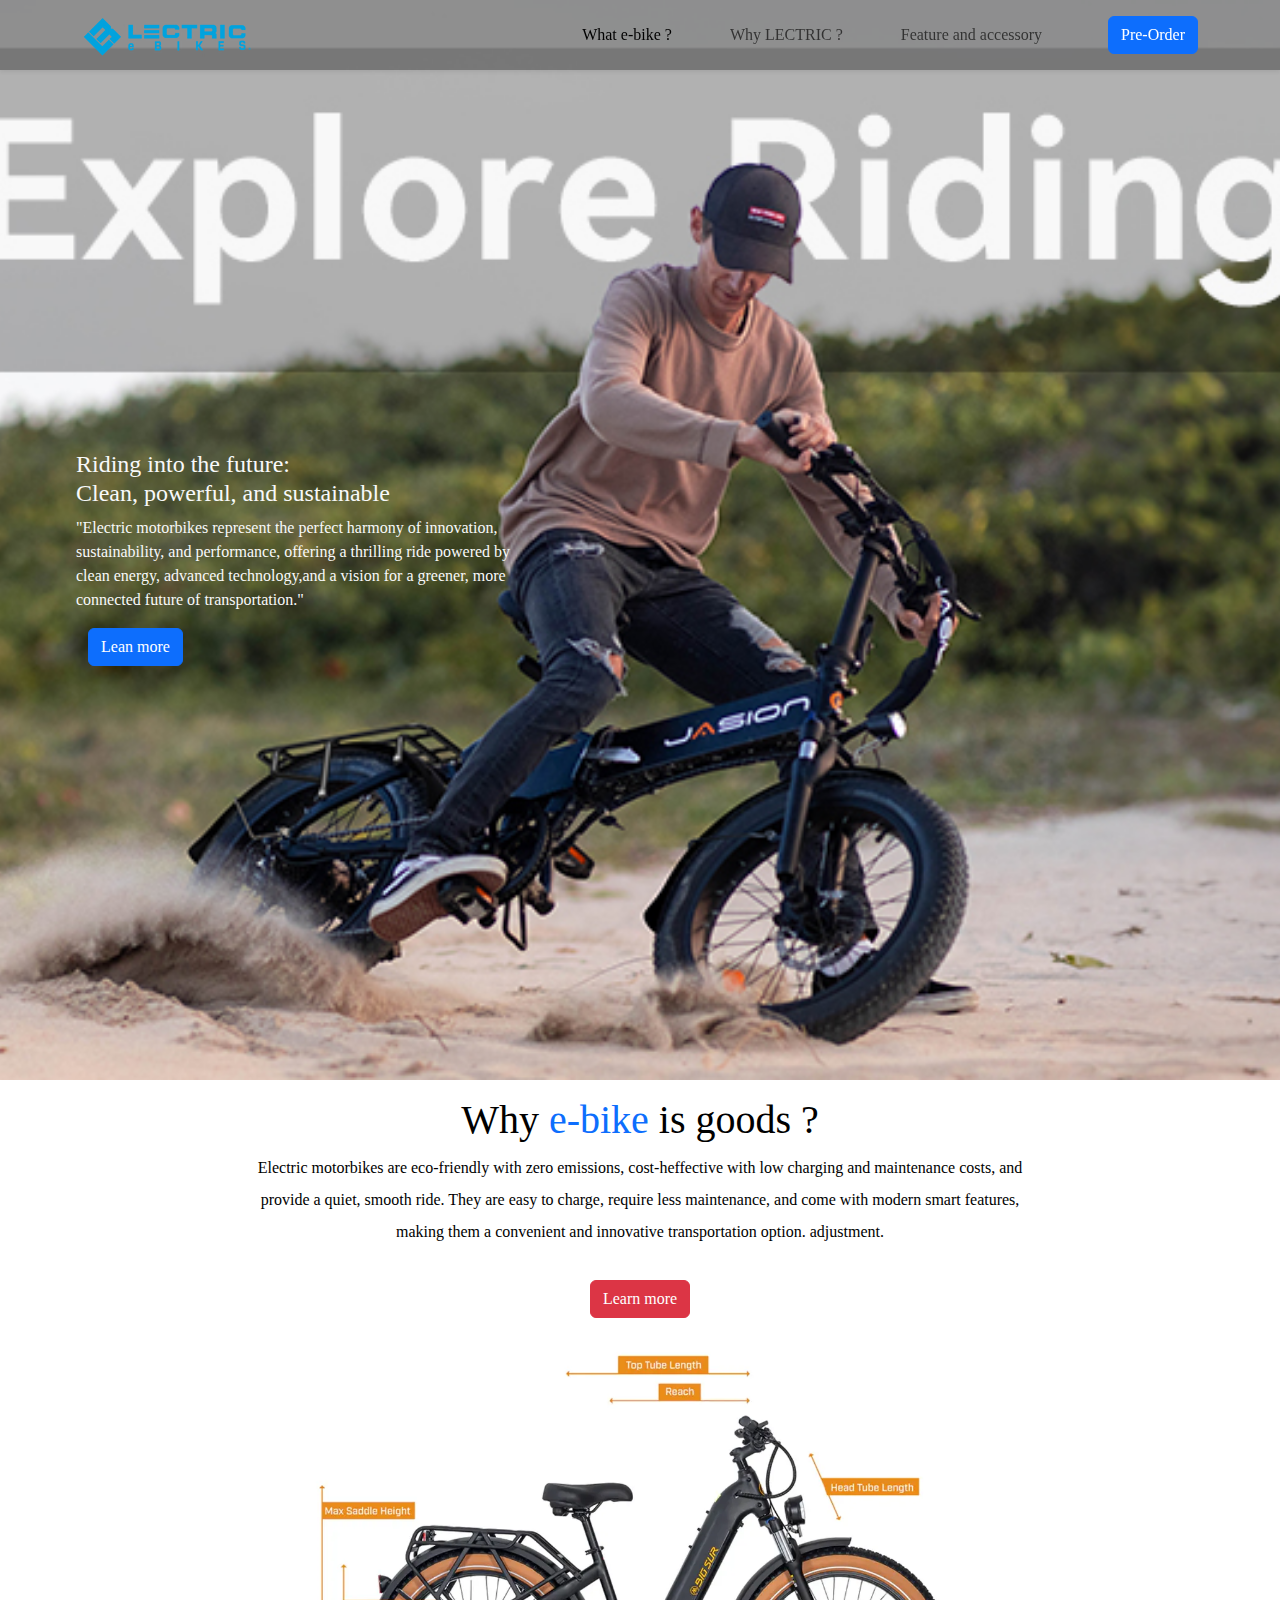
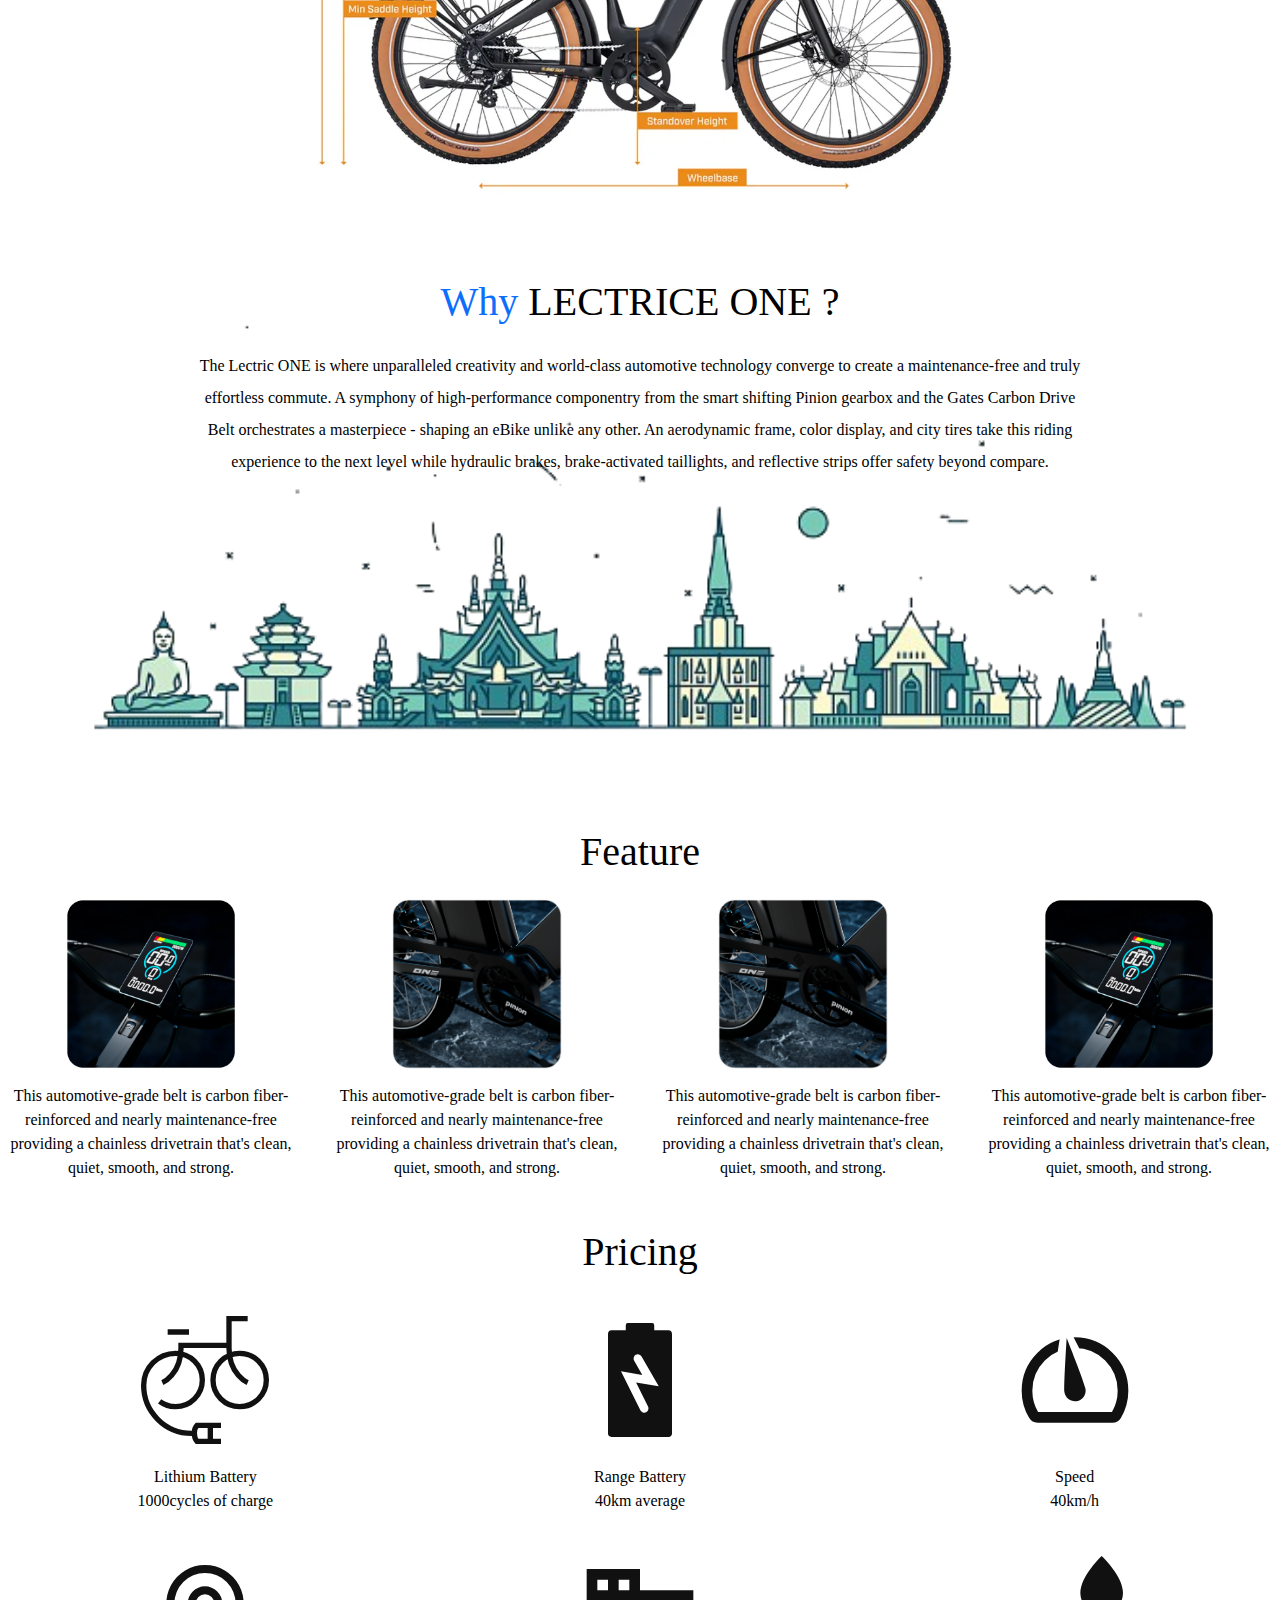
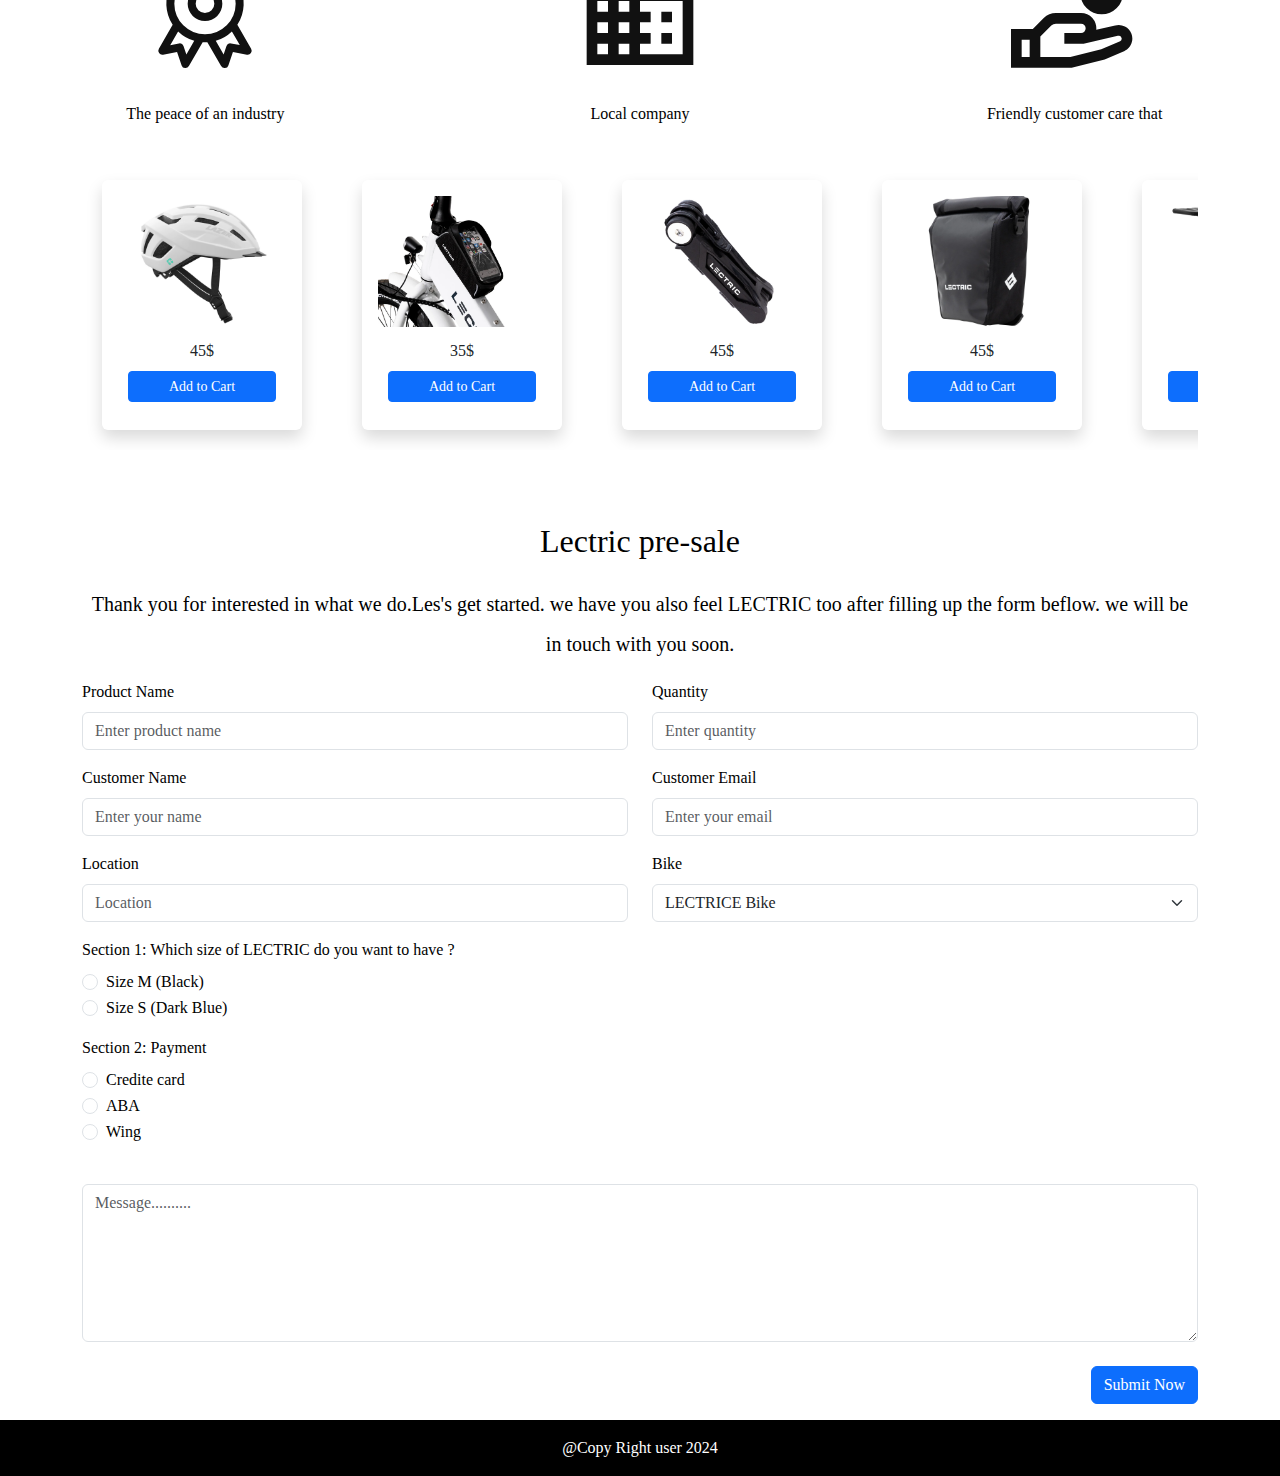
==== commit ad1ee1a0: "final" ====
--- a/index.html
+++ b/index.html
@@ -459,6 +459,178 @@
         </div>
       </div>
     </main>
+    <footer>
+      <div class="container mt-5 text-black" id="section4">
+        <h2 class="text-center mb-4">Lectric pre-sale</h2>
+        <div class="lead mx-auto lh-lg">
+          <p
+            class="text-center container-fluid form d-flex justify-content-start mb-3"
+          >
+            Thank you for interested in what we do.Les's get started. we have
+            you also feel LECTRIC too after filling up the form beflow. we will
+            be in touch with you soon.
+          </p>
+        </div>
+        <form>
+          <!-- Row 1 -->
+          <div class="row mb-3">
+            <div class="col-lg-6 col-md-6 col-12">
+              <label for="productName" class="form-label">Product Name</label>
+              <input
+                type="text"
+                class="form-control"
+                id="productName"
+                placeholder="Enter product name"
+                required
+              />
+            </div>
+            <div class="col-lg-6 col-md-6 col-12">
+              <label for="quantity" class="form-label">Quantity</label>
+              <input
+                type="number"
+                class="form-control"
+                id="quantity"
+                placeholder="Enter quantity"
+                required
+              />
+            </div>
+          </div>
+          <!-- Row 2 -->
+          <div class="row mb-3">
+            <div class="col-lg-6 col-md-6 col-12">
+              <label for="customerName" class="form-label">Customer Name</label>
+              <input
+                type="text"
+                class="form-control"
+                id="customerName"
+                placeholder="Enter your name"
+                required
+              />
+            </div>
+            <div class="col-lg-6 col-md-6 col-12">
+              <label for="customerEmail" class="form-label"
+                >Customer Email</label
+              >
+              <input
+                type="email"
+                class="form-control"
+                id="customerEmail"
+                placeholder="Enter your email"
+                required
+              />
+            </div>
+          </div>
+          <!-- Row 3 -->
+          <div class="row mb-3">
+            <div class="col-lg-6 col-md-6 col-12">
+              <label for="deliveryDate" class="form-label">Location</label>
+              <input
+                type="text"
+                class="form-control"
+                id="deliveryDate "
+                placeholder="Location"
+                required
+              />
+            </div>
+            <div class="col-lg-6 col-md-6 col-12">
+              <label for="paymentMethod" class="form-label">Bike</label>
+              <select class="form-select" id="paymentMethod" required>
+                <option value="" disabled selected>LECTRICE Bike</option>
+                <option value="creditCard">Electric bike (430$)</option>
+                <option value="paypal">Conversation (200$)</option>
+                <option value="bankTransfer">Take it right now (500$)</option>
+              </select>
+            </div>
+          </div>
+          <!-- Options for the customer -->
+          <!-- Options Section 1 -->
+          <div class="mb-3">
+            <label class="form-label"
+              >Section 1: Which size of LECTRIC do you want to have ?</label
+            >
+            <div class="form-check">
+              <input
+                class="form-check-input"
+                type="radio"
+                name="options"
+                id="option1"
+                value="option1"
+                required
+              />
+              <label class="form-check-label" for="option1"
+                >Size M (Black)</label
+              >
+            </div>
+            <div class="form-check">
+              <input
+                class="form-check-input"
+                type="radio"
+                name="options"
+                id="option2"
+                value="option2"
+              />
+              <label class="form-check-label" for="option2"
+                >Size S (Dark Blue)</label
+              >
+            </div>
+          </div>
+        </form>
+        <form>
+          <!-- Options Section 2 -->
+          <div class="mb-3">
+            <label class="form-label">Section 2: Payment</label>
+            <div class="form-check">
+              <input
+                class="form-check-input"
+                type="radio"
+                name="options"
+                id="option3"
+                value="option3"
+              />
+              <label class="form-check-label" for="option3">Credite card</label>
+            </div>
+            <div class="form-check">
+              <input
+                class="form-check-input"
+                type="radio"
+                name="options"
+                id="option4"
+                value="option4"
+              />
+              <label class="form-check-label" for="option4">ABA</label>
+            </div>
+            <div class="form-check">
+              <input
+                class="form-check-input"
+                type="radio"
+                name="options"
+                id="option5"
+                value="option5"
+              />
+              <label class="form-check-label" for="option5">Wing</label>
+            </div>
+          </div>
+          <div class="mb-4">
+            <label for="" class="form-label"></label>
+            <textarea
+              class="form-control"
+              name="Message"
+              id="Message"
+              rows="6"
+              placeholder="Message.........."
+            ></textarea>
+          </div>
+
+          <!-- Submit Button -->
+          <div class="text-end">
+            <button type="submit" class="btn btn-primary">Submit Now</button>
+          </div>
+        </form>
+      </div>
+      <p class="container-fluid bg-black p-3 text-center mt-3 text-white">
+        @Copy Right user 2024
+      </p>
+    </footer>
     <!-- Bootstrap JS Bundle -->
     <script src="https://cdn.jsdelivr.net/npm/bootstrap@5.3.0-alpha3/dist/js/bootstrap.bundle.min.js"></script>
 
--- a/style/second.css
+++ b/style/second.css
@@ -167,7 +167,12 @@
   cursor: pointer;
   margin-left: 20px;
 }
-
+.container-fluid {
+  padding: 0;
+  margin: 0;
+  margin-right: 0;
+  margin-left: 0;
+}
 /* Responsive Layout: Adjusts Number of Columns Based on Screen Size */
 @media (max-width: 1200px) {
   .imgbosnh {
@@ -196,7 +201,9 @@
     margin-top: -300px;
     margin-bottom: -180px;
   }
-
+  .foranh {
+    width: 100%;
+  }
   .product-card {
     width: 130px; /* Even smaller width for mobile screens */
     height: 200px; /* Adjust height for small screens */
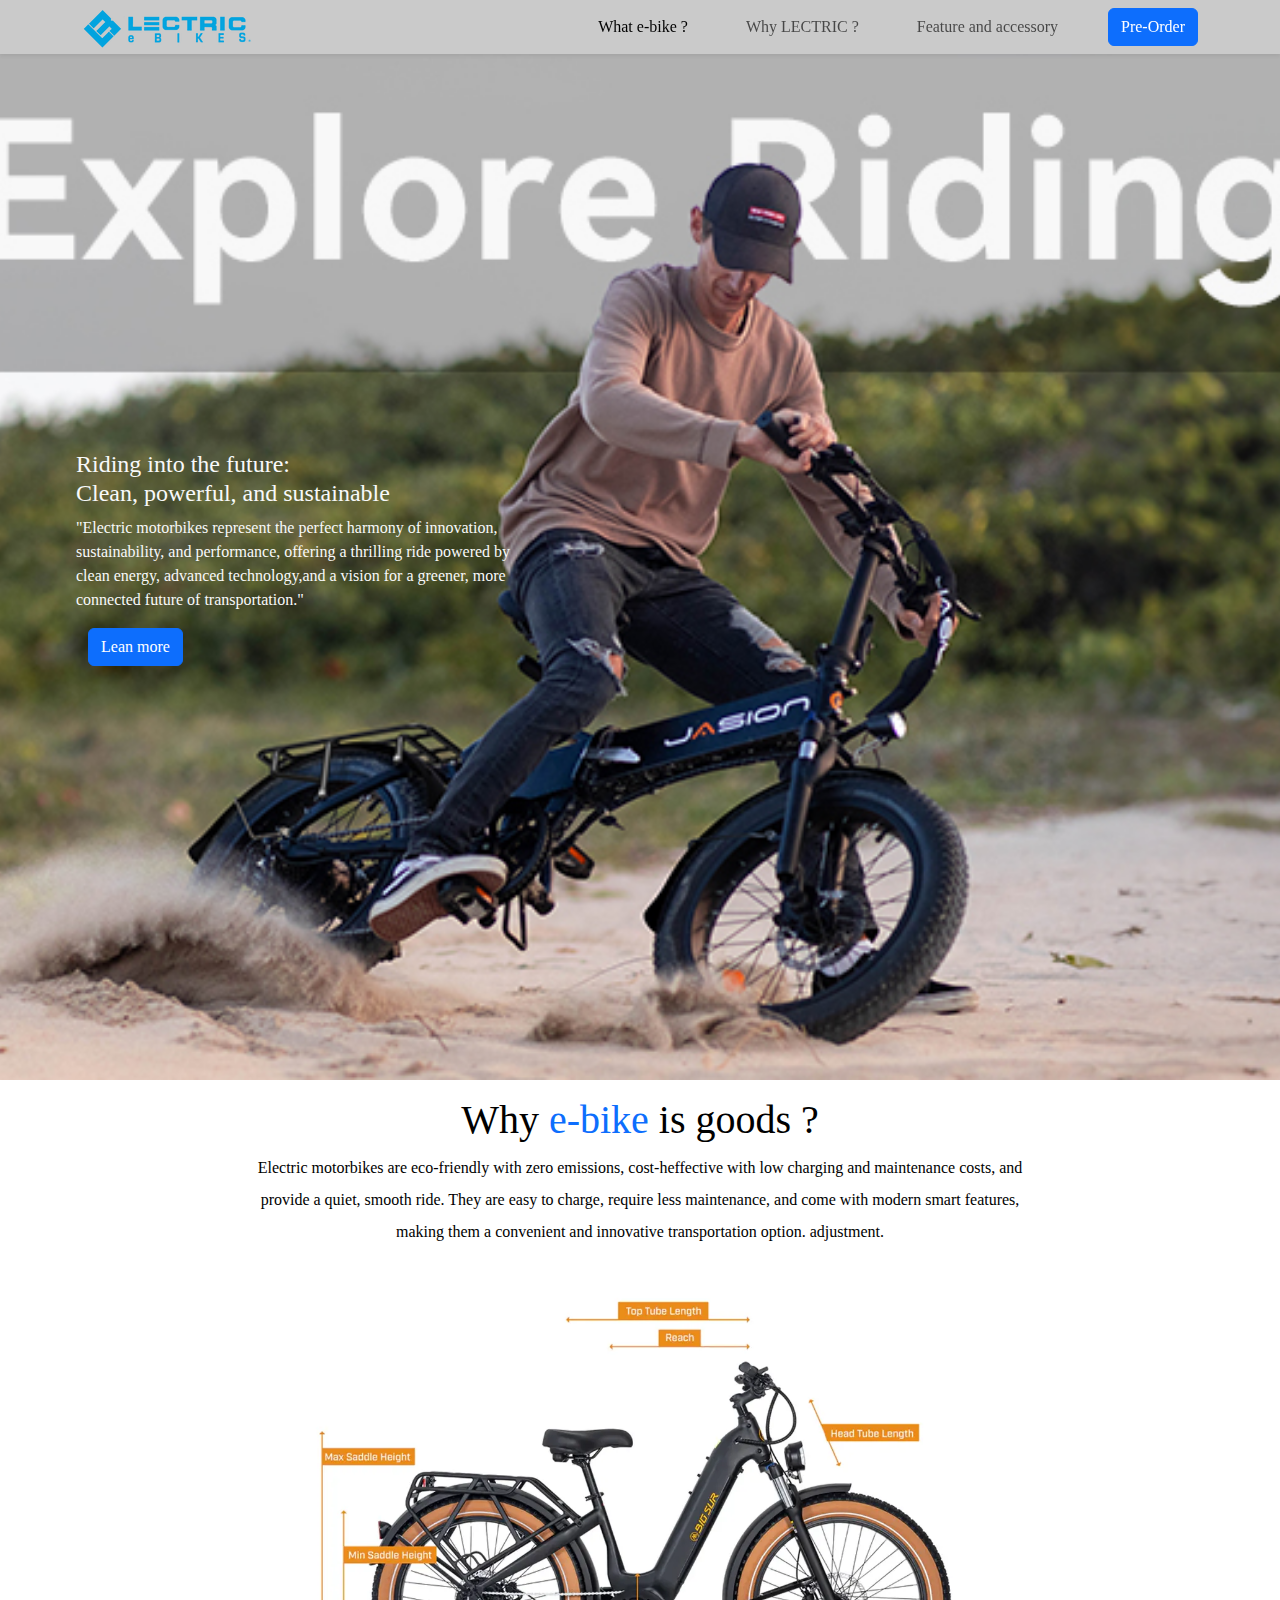
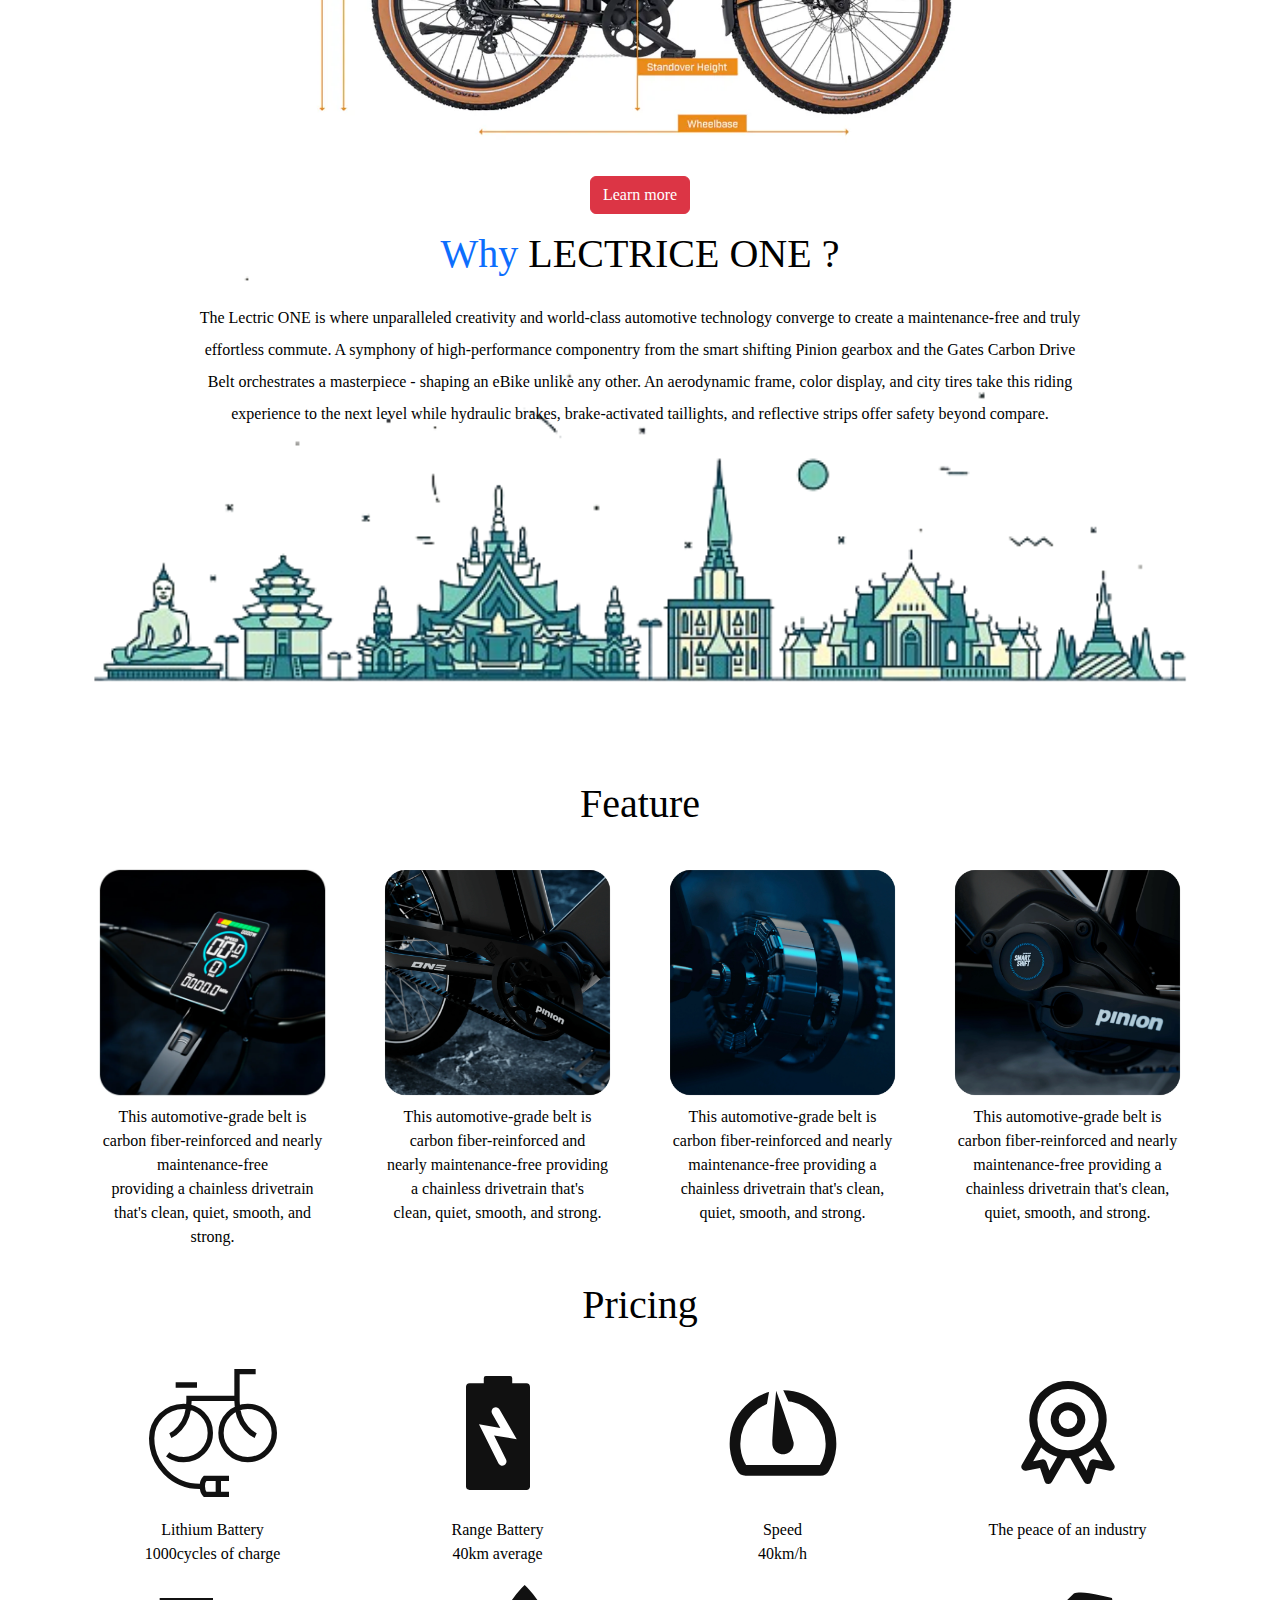
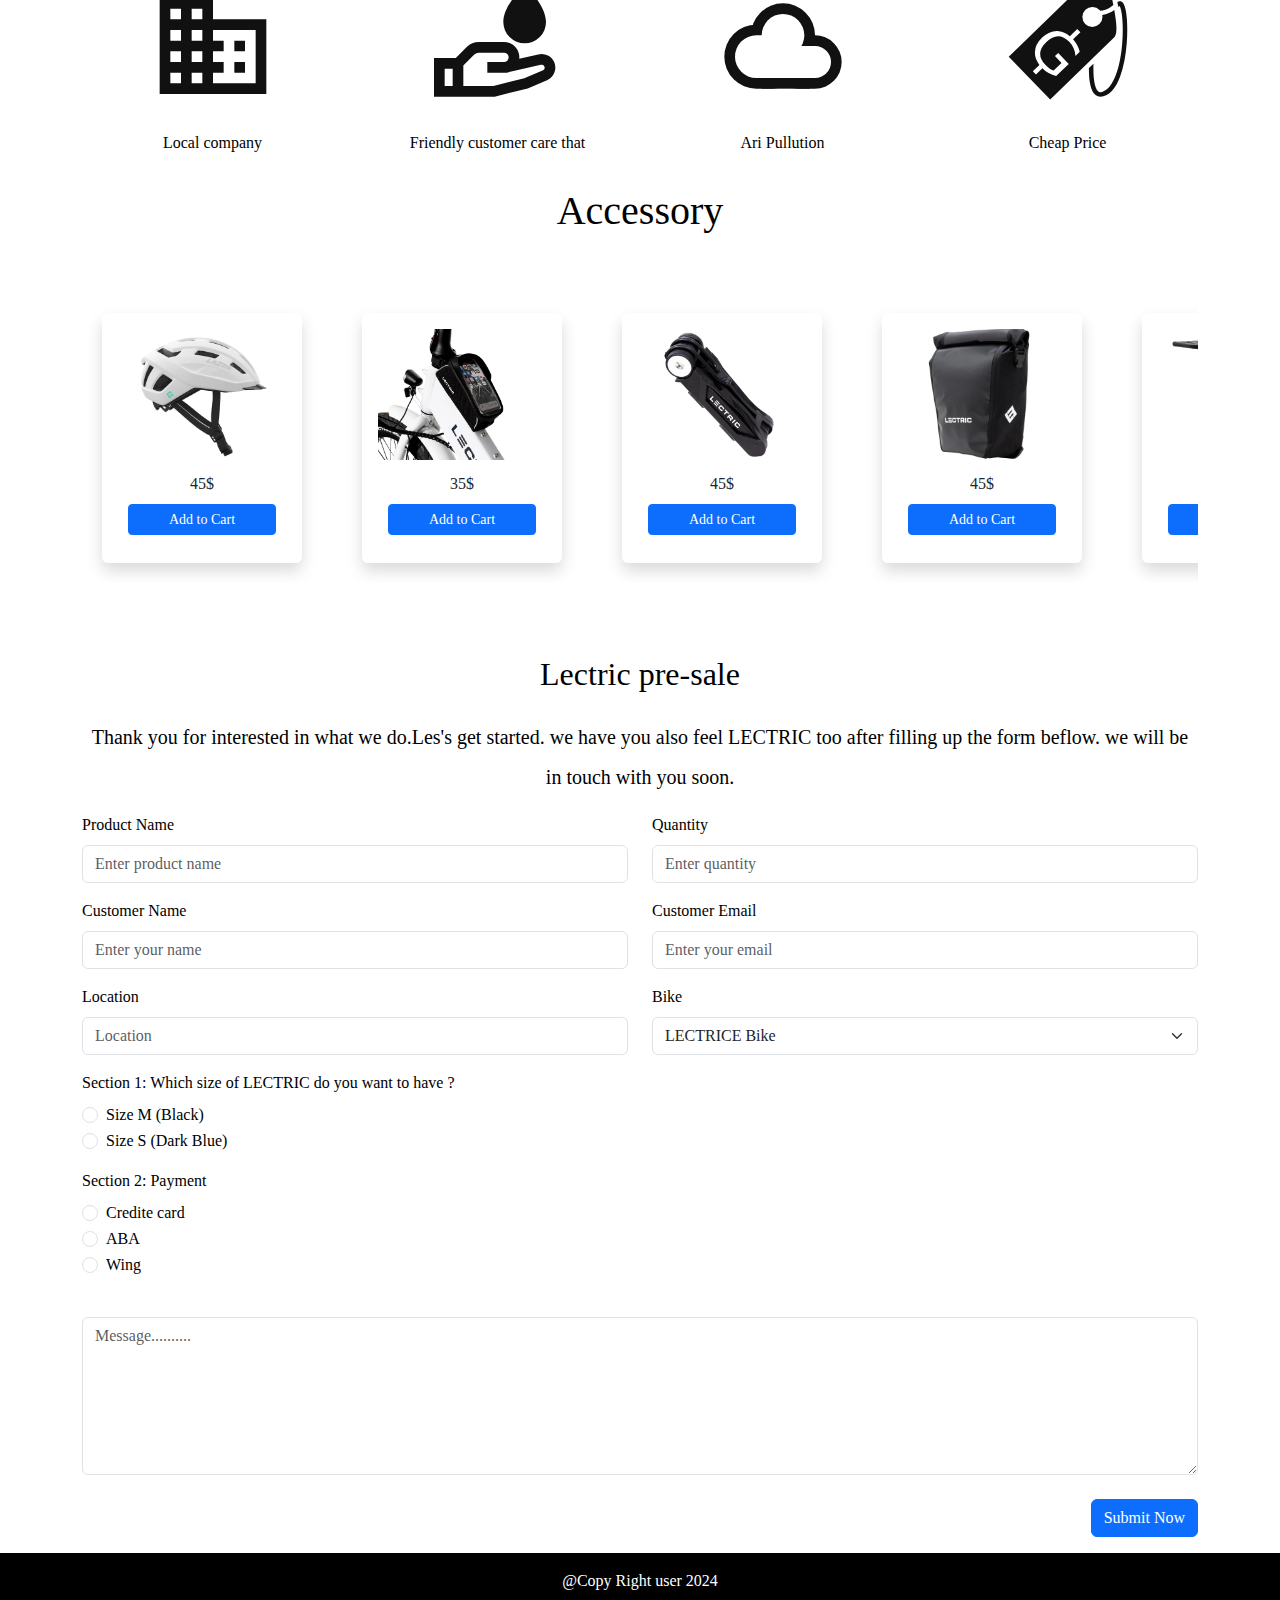
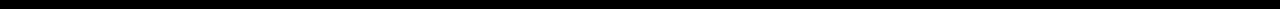
==== commit f561fcfd: "finales" ====
--- a/index.html
+++ b/index.html
@@ -28,7 +28,7 @@
             z-index: 1;
             position: fixed;
             width: 100%;
-            background-color: rgba(95, 95, 95, 0.699);
+            background-color: rgb(202, 202, 202);
           "
         >
           <div class="container">
@@ -85,7 +85,7 @@
                 </li>
               </ul>
               <!-- Pre-Order Button -->
-              <a href="#section4" class="btn btn-primary ms-3">Pre-Order</a>
+              <a href="#section4" class="btn btn-primary ">Pre-Order</a>
             </div>
           </div>
         </nav>
@@ -114,353 +114,321 @@
         </div>
       </div>
     </header>
-    <main>
-      <div class="container-fluid">
+    <div
+    id="section1"
+    class="container-fluid text-black  d-flex justify-content-center align-items-center"
+  >
+    <div class="text-center pt-3">
+      <h1>
+        Why
+        <a
+          href="https://example.com"
+          class="text-decoration-none hover #284560"
+          >e-bike</a
+        >
+        is goods ?
+      </h1>
+      <p class="lead mx-auto lh-lg fs-6" style="width: 60%">
+        Electric motorbikes are eco-friendly with zero emissions,
+        cost-heffective with low charging and maintenance costs, and
+        provide a quiet, smooth ride. They are easy to charge, require
+        less maintenance, and come with modern smart features, making them
+        a convenient and innovative transportation option. adjustment.
+      </p>
+      <div class="container" style="width: 60%; margin: auto">
+        <img
+          src="/Img/page 2.webp"
+          class="img-fluid imgbosnh"
+          alt="Image"
+        /> </div>
+      <button class="btn btn-danger mt-3">Learn more</button>
+      <div class="text-center pt-3">
+        <h1>
+          <a
+            href="https://example.co"
+            class="text-decoration-none hover #284560"
+            >Why</a
+          >
+          LECTRICE ONE ?
+        </h1>
+        <p
+          class="lead mx-auto lh-lg pt-3 fs-6 forme"
+          style="width: 70%; margin-bottom: -250px"
+        >
+          The Lectric ONE is where unparalleled creativity and world-class
+          automotive technology converge to create a maintenance-free and
+          truly effortless commute. A symphony of high-performance componentry
+          from the smart shifting Pinion gearbox and the Gates Carbon Drive
+          Belt orchestrates a masterpiece - shaping an eBike unlike any other.
+          An aerodynamic frame, color display, and city tires take this riding
+          experience to the next level while hydraulic brakes, brake-activated
+          taillights, and reflective strips offer safety beyond compare.
+        </p>
         <div
-          id="section1"
-          class="container-fluid text-black min-vh-90 d-flex justify-content-center align-items-center"
-        >
-          <div class="text-center pt-3">
-            <h1>
-              Why
-              <a
-                href="https://example.com"
-                class="text-decoration-none hover #284560"
-                >e-bike</a
-              >
-              is goods ?
-            </h1>
-            <p class="lead mx-auto lh-lg fs-6" style="width: 60%">
-              Electric motorbikes are eco-friendly with zero emissions,
-              cost-heffective with low charging and maintenance costs, and
-              provide a quiet, smooth ride. They are easy to charge, require
-              less maintenance, and come with modern smart features, making them
-              a convenient and innovative transportation option. adjustment.
-            </p>
-            <button class="btn btn-danger mt-3">Learn more</button>
-
-            <div class="container" style="width: 60%; margin: auto">
-              <img
-                src="/Img/page 2.webp"
-                class="img-fluid imgbosnh"
-                alt="Image"
-              />
-            </div>
-          </div>
+          class="mx-auto imgbosnh2"
+          style="
+            background-image: url('/Img/page_4-removebg-preview.png');
+            background-size: contain;
+            background-position: center;
+            background-repeat: no-repeat;
+            height: 600px;
+            width: 90%;
+          "
+        ></div>
         </div>
-        <div
-          id="section2"
-          class="container-fluid h-auto text-black min-vh-90 d-flex justify-content-center align-items-centerm pt-5 jom"
-        >
-          <div class="text-center pt-3">
-            <h1>
-              <a
-                href="https://example.co"
-                class="text-decoration-none hover #284560"
-                >Why</a
-              >
-              LECTRICE ONE ?
-            </h1>
-            <p
-              class="lead mx-auto lh-lg pt-3 fs-6 forme"
-              style="width: 70%; margin-bottom: -250px"
-            >
-              The Lectric ONE is where unparalleled creativity and world-class
-              automotive technology converge to create a maintenance-free and
-              truly effortless commute. A symphony of high-performance
-              componentry from the smart shifting Pinion gearbox and the Gates
-              Carbon Drive Belt orchestrates a masterpiece - shaping an eBike
-              unlike any other. An aerodynamic frame, color display, and city
-              tires take this riding experience to the next level while
-              hydraulic brakes, brake-activated taillights, and reflective
-              strips offer safety beyond compare.
-            </p>
-            <div
-              class="mx-auto imgbosnh2"
-              style="
-                background-image: url('/Img/page_4-removebg-preview.png');
-                background-size: contain;
-                background-position: center;
-                background-repeat: no-repeat;
-                height: 600px;
-                width: 90%;
-              "
-            ></div>
-            <h1>Feature</h1>
-            <div id="section3" class="row row-cols-1 row-cols-md-4 g-4 mb-5">
-              <div class="col">
-                <div class="">
-                  <div
-                    class="container"
-                    style="
-                      background-image: url('/Img/ONE-features-display.webp');
-                      background-size: contain;
-                      background-position: center;
-                      background-repeat: no-repeat;
-                      height: 200px;
-                      width: 170px;
-                    "
-                  ></div>
-                  <div class="card-body">
+        <h1>Feature</h1>
+    <div id="section2" class="container mt-4">
+        <div class="row">
+            <!-- Box 1 -->
+            <div class="col-12 col-sm-6 col-md-3 mb-3">
+                <div class="p-3 text-center">
+                    <img 
+                        src="/Img/ONE-features-display.webp" 
+                        alt="Image 1" 
+                        class="img-fluid mb-2"
+                    >
                     <p class="card-text fs-6">
-                      This automotive-grade belt is carbon fiber-reinforced and
-                      nearly maintenance-free providing a chainless drivetrain
-                      that's clean, quiet, smooth, and strong.
-                    </p>
-                  </div>
-                </div>
-              </div>
-              <div class="col">
-                <div class="">
-                  <div
-                    class="container"
-                    style="
-                      background-image: url('/Img/ONE-features-gates.webp');
-                      background-size: contain;
-                      background-position: center;
-                      background-repeat: no-repeat;
-                      height: 200px;
-                      width: 170px;
-                    "
-                  ></div>
-                  <div class="card-body">
+                        This automotive-grade belt is <br> carbon  fiber-reinforced and
+                        nearly maintenance-free <br> providing a chainless drivetrain <br>
+                        that's clean, quiet, smooth, and strong.
+                      </p>
+                </div>
+            </div>
+            <!-- Box 2 -->
+            <div class="col-12 col-sm-6 col-md-3 mb-3">
+                <div class="p-3 text-center">
+                    <img 
+                        src="/Img/ONE-features-gates.webp" 
+                        alt="Image 2" 
+                        class="img-fluid mb-2"
+                    >
                     <p class="card-text fs-6">
-                      This automotive-grade belt is carbon fiber-reinforced and
-                      nearly maintenance-free providing a chainless drivetrain
-                      that's clean, quiet, smooth, and strong.
-                    </p>
-                  </div>
-                </div>
-              </div>
-              <div class="col">
-                <div class="">
-                  <div
-                    class="container"
-                    style="
-                      background-image: url('/Img/ONE-features-gates.webp');
-                      background-size: contain;
-                      background-position: center;
-                      background-repeat: no-repeat;
-                      height: 200px;
-                      width: 170px;
-                    "
-                  ></div>
-                  <div class="card-body">
+                        This automotive-grade belt is <br> carbon fiber-reinforced and <br>
+                        nearly maintenance-free providing <br> a chainless drivetrain
+                        that's <br> clean, quiet, smooth, and strong.
+                      </p>
+                </div>
+            </div>
+            <!-- Box 3 -->
+            <div class="col-12 col-sm-6 col-md-3 mb-3">
+                <div class=" p-3 text-center">
+                    <img 
+                        src="/Img/ONE-features-motor.webp" 
+                        alt="Image 3" 
+                        class="img-fluid mb-2"
+                    >
                     <p class="card-text fs-6">
-                      This automotive-grade belt is carbon fiber-reinforced and
-                      nearly maintenance-free providing a chainless drivetrain
-                      that's clean, quiet, smooth, and strong.
-                    </p>
-                  </div>
-                </div>
-              </div>
-              <div class="col">
-                <div class="">
-                  <div
-                    class="container"
-                    style="
-                      background-image: url('/Img/ONE-features-display.webp');
-                      background-size: contain;
-                      background-position: center;
-                      background-repeat: no-repeat;
-                      height: 200px;
-                      width: 170px;
-                    "
-                  ></div>
-                  <div class="card-body">
+                        This automotive-grade belt is carbon fiber-reinforced and
+                        nearly maintenance-free providing a chainless drivetrain
+                        that's clean, quiet, smooth, and strong.
+                      </p>
+                </div>
+            </div>
+            <!-- Box 4 -->
+            <div class="col-12 col-sm-6 col-md-3 mb-3">
+                <div class=" p-3 text-center">
+                    <img 
+                        src="/Img/ONE-features-smart.shift.webp" 
+                        alt="Image 4" 
+                        class="img-fluid mb-2"
+                    >
                     <p class="card-text fs-6">
-                      This automotive-grade belt is carbon fiber-reinforced and
-                      nearly maintenance-free providing a chainless drivetrain
-                      that's clean, quiet, smooth, and strong.
-                    </p>
-                  </div>
-                </div>
-              </div>
-            </div>
-            <h1>Pricing</h1>
-            <div class="row row-cols-1 row-cols-md-3 g-4 mt-3">
-              <div class="col">
-                <div class="">
-                  <span class="guidance--e-bike-1"></span>
-                  <div class="card-body">
-                    <p class="card-text mt-3 fs-6">
-                      Lithium Battery <br />1000cycles of charge
-                    </p>
-                  </div>
-                </div>
-              </div>
-              <div class="col">
-                <div class="">
-                  <span class="clarity--battery-solid"></span>
-                  <div class="card-body">
-                    <p class="card-text mt-3 fs-6">
-                      Range Battery <br />
-                      40km average
-                    </p>
-                  </div>
-                </div>
-              </div>
-              <div class="col">
-                <div class="">
-                  <span class="line-md--speed-loop"></span>
-                  <div class="card-body">
-                    <p class="card-text mt-3 fs-6">
-                      Speed <br />
-                      40km/h
-                    </p>
-                  </div>
-                </div>
-              </div>
-            </div>
-            <div class="row row-cols-1 row-cols-md-3 g-4 mt-3">
-              <div class="col">
-                <div class="">
-                  <span class="basil--award-outline"></span>
-                  <div class="card-body">
-                    <p class="card-text mt-3 fs-6">The peace of an industry</p>
-                  </div>
-                </div>
-              </div>
-              <div class="col">
-                <div class="">
-                  <span class="mdi--company"></span>
-                  <div class="card-body">
-                    <p class="card-text mt-3 fs-6">Local company</p>
-                  </div>
-                </div>
-              </div>
-              <div class="col">
-                <div class="">
-                  <span
-                    class="tdesign--undertake-environment-protection-filled"
-                  ></span>
-                  <div class="card-body">
-                    <p class="card-text mt-3 fs-6">
-                      Friendly customer care that
-                    </p>
-                  </div>
-                </div>
-              </div>
-            </div>
-          </div>
+                        This automotive-grade belt is carbon fiber-reinforced and
+                        nearly maintenance-free providing a chainless drivetrain
+                        that's clean, quiet, smooth, and strong.
+                      </p>
+                </div>
+            </div>
         </div>
-
-        <div class="container py-4 fs-6">
-          <!-- Product List Container -->
-          <div class="product-list-container position-relative overflow-auto">
-            <div class="product-list">
-              <!-- Product Cards -->
-              <div class="product-card bg-white text-dark shadow rounded p-3">
-                <img
-                  src="/Img/add acc.webp"
-                  alt="Product Image"
-                  class="img-fluid"
-                />
-                <div class="product-info">
-                  <p>45$</p>
-                  <button class="btn btn-primary btn-sm mt-2">
-                    Add to Cart
-                  </button>
-                </div>
-              </div>
-              <div class="product-card bg-white text-dark shadow rounded p-3">
-                <img
-                  src="/Img/add acc2.webp"
-                  alt="Product Image"
-                  class="img-fluid"
-                />
-                <div class="product-info">
-                  <p>35$</p>
-                  <button class="btn btn-primary btn-sm mt-2">
-                    Add to Cart
-                  </button>
-                </div>
-              </div>
-              <div class="product-card bg-white text-dark shadow rounded p-3">
-                <img
-                  src="/Img/add acc3.webp"
-                  alt="Product Image"
-                  class="img-fluid"
-                />
-                <div class="product-info">
-                  <p>45$</p>
-                  <button class="btn btn-primary btn-sm mt-2">
-                    Add to Cart
-                  </button>
-                </div>
-              </div>
-              <div class="product-card bg-white text-dark shadow rounded p-3">
-                <img
-                  src="/Img/add acc4.webp"
-                  alt="Product Image"
-                  class="img-fluid"
-                />
-                <div class="product-info">
-                  <p>45$</p>
-                  <button class="btn btn-primary btn-sm mt-2">
-                    Add to Cart
-                  </button>
-                </div>
-              </div>
-              <div class="product-card bg-white text-dark shadow rounded p-3">
-                <img
-                  src="/Img/acc.webp"
-                  alt="Product Image"
-                  class="img-fluid"
-                />
-                <div class="product-info">
-                  <p>50$</p>
-                  <button class="btn btn-primary btn-sm mt-2">
-                    Add to Cart
-                  </button>
-                </div>
-              </div>
-              <div class="product-card bg-white text-dark shadow rounded p-3">
-                <img
-                  src="/Img/acc2.webp"
-                  alt="Product Image"
-                  class="img-fluid"
-                />
-                <div class="product-info">
-                  <p>60$</p>
-                  <button class="btn btn-primary btn-sm mt-2">
-                    Add to Cart
-                  </button>
-                </div>
-              </div>
-              <div class="product-card bg-white text-dark shadow rounded p-3">
-                <img
-                  src="/Img/acc3.webp"
-                  alt="Product Image"
-                  class="img-fluid"
-                />
-                <div class="product-info">
-                  <p>75$</p>
-                  <button class="btn btn-primary btn-sm mt-2">
-                    Add to Cart
-                  </button>
-                </div>
-              </div>
-              <div class="product-card bg-white text-dark shadow rounded p-3">
-                <img
-                  src="/Img/acc4.webp"
-                  alt="Product Image"
-                  class="img-fluid"
-                />
-                <div class="product-info">
-                  <p>80$</p>
-                  <button class="btn btn-primary btn-sm mt-2">
-                    Add to Cart
-                  </button>
-                </div>
+    </div>
+    <h1 class="pb-3">Pricing</h1>
+    <div class="container mt-4">
+        <div class="row">
+            <!-- Box 1 -->
+            <div class="col-12 col-sm-6 col-md-3 mb-3">
+                <span class="guidance--e-bike-1"></span>
+                <div class="card-body">
+                  <p class="card-text mt-3 fs-6">
+                    Lithium Battery <br />1000cycles of charge
+                  </p>
+                </div>
+            </div>
+            <!-- Box 2 -->
+            <div class="col-12 col-sm-6 col-md-3 mb-3">
+                <span class="clarity--battery-solid"></span>
+                <div class="card-body">
+                  <p class="card-text mt-3 fs-6">
+                    Range Battery <br />
+                    40km average
+                  </p>
+                </div>
+            </div>
+            <!-- Box 3 -->
+            <div class="col-12 col-sm-6 col-md-3 mb-3">
+                <span class="line-md--speed-loop"></span>
+                <div class="card-body">
+                  <p class="card-text mt-3 fs-6">
+                    Speed <br />
+                    40km/h
+                  </p>
+                </div>
+            </div>
+            <!-- Box 4 -->
+            <div class="col-12 col-sm-6 col-md-3 mb-3">
+                <span class="basil--award-outline"></span>
+                <div class="card-body">
+                  <p class="card-text mt-3 fs-6">The peace of an industry</p>
+                </div>
+            </div>
+            <!-- Box 5 -->
+            <div class="col-12 col-sm-6 col-md-3 mb-3">
+                <span class="mdi--company"></span>
+                <div class="card-body">
+                  <p class="card-text mt-3 fs-6">Local company</p>
+                </div>
+            </div>
+            <!-- Box 6 -->
+            <div class="col-12 col-sm-6 col-md-3 mb-3">
+                <span
+                  class="tdesign--undertake-environment-protection-filled"
+                ></span>
+                <div class="card-body">
+                  <p class="card-text mt-3 fs-6">Friendly customer care that</p>
+                </div>
+            </div>
+            <!-- Box 7 -->
+            <div class="col-12 col-sm-6 col-md-3 mb-3">
+                <span class="line-md--cloud-alt-filled"></span>
+              <div class="card-body">
+                <p class="card-text mt-3 fs-6">Ari Pullution</p>
+              </div>
+            
+            </div>
+            <!-- Box 8 -->
+            <div class="col-12 col-sm-6 col-md-3 mb-3">
+                <span class="game-icons--price-tag"></span>
+                <div class="card-body">
+                  <p class="card-text mt-3 fs-6">Cheap Price</p>
+                </div>
+               
+            </div>
+        </div>
+    </div>
+    <h1 class="p-3">Accessory</h1>
+    <div class="container py-4 fs-6">
+        <!-- Product List Container -->
+        <div class="product-list-container position-relative overflow-auto">
+          <div class="product-list">
+            <!-- Product Cards -->
+            <div class="product-card bg-white text-dark shadow rounded p-3">
+              <img
+                src="/Img/add acc.webp"
+                alt="Product Image"
+                class="img-fluid"
+              />
+              <div class="product-info">
+                <p>45$</p>
+                <button class="btn btn-primary btn-sm mt-2">
+                  Add to Cart
+                </button>
+              </div>
+            </div>
+            <div class="product-card bg-white text-dark shadow rounded p-3">
+              <img
+                src="/Img/add acc2.webp"
+                alt="Product Image"
+                class="img-fluid"
+              />
+              <div class="product-info">
+                <p>35$</p>
+                <button class="btn btn-primary btn-sm mt-2">
+                  Add to Cart
+                </button>
+              </div>
+            </div>
+            <div class="product-card bg-white text-dark shadow rounded p-3">
+              <img
+                src="/Img/add acc3.webp"
+                alt="Product Image"
+                class="img-fluid"
+              />
+              <div class="product-info">
+                <p>45$</p>
+                <button class="btn btn-primary btn-sm mt-2">
+                  Add to Cart
+                </button>
+              </div>
+            </div>
+            <div class="product-card bg-white text-dark shadow rounded p-3">
+              <img
+                src="/Img/add acc4.webp"
+                alt="Product Image"
+                class="img-fluid"
+              />
+              <div class="product-info">
+                <p>45$</p>
+                <button class="btn btn-primary btn-sm mt-2">
+                  Add to Cart
+                </button>
+              </div>
+            </div>
+            <div class="product-card bg-white text-dark shadow rounded p-3">
+              <img
+                src="/Img/acc.webp"
+                alt="Product Image"
+                class="img-fluid"
+              />
+              <div class="product-info">
+                <p>50$</p>
+                <button class="btn btn-primary btn-sm mt-2">
+                  Add to Cart
+                </button>
+              </div>
+            </div>
+            <div class="product-card bg-white text-dark shadow rounded p-3">
+              <img
+                src="/Img/acc2.webp"
+                alt="Product Image"
+                class="img-fluid"
+              />
+              <div class="product-info">
+                <p>60$</p>
+                <button class="btn btn-primary btn-sm mt-2">
+                  Add to Cart
+                </button>
+              </div>
+            </div>
+            <div class="product-card bg-white text-dark shadow rounded p-3">
+              <img
+                src="/Img/acc3.webp"
+                alt="Product Image"
+                class="img-fluid"
+              />
+              <div class="product-info">
+                <p>75$</p>
+                <button class="btn btn-primary btn-sm mt-2">
+                  Add to Cart
+                </button>
+              </div>
+            </div>
+            <div class="product-card bg-white text-dark shadow rounded p-3">
+              <img
+                src="/Img/acc4.webp"
+                alt="Product Image"
+                class="img-fluid"
+              />
+              <div class="product-info">
+                <p>80$</p>
+                <button class="btn btn-primary btn-sm mt-2">
+                  Add to Cart
+                </button>
               </div>
             </div>
           </div>
         </div>
       </div>
-    </main>
     <footer>
-      <div class="container mt-5 text-black" id="section4">
+      <div class="container mt-5 text-black w-100" id="section4">
         <h2 class="text-center mb-4">Lectric pre-sale</h2>
         <div class="lead mx-auto lh-lg">
           <p
@@ -473,7 +441,7 @@
         </div>
         <form>
           <!-- Row 1 -->
-          <div class="row mb-3">
+          <div class="row mb-3 text-start">
             <div class="col-lg-6 col-md-6 col-12">
               <label for="productName" class="form-label">Product Name</label>
               <input
@@ -496,7 +464,7 @@
             </div>
           </div>
           <!-- Row 2 -->
-          <div class="row mb-3">
+          <div class="row mb-3 text-start">
             <div class="col-lg-6 col-md-6 col-12">
               <label for="customerName" class="form-label">Customer Name</label>
               <input
@@ -521,7 +489,7 @@
             </div>
           </div>
           <!-- Row 3 -->
-          <div class="row mb-3">
+          <div class="row mb-3 text-start">
             <div class="col-lg-6 col-md-6 col-12">
               <label for="deliveryDate" class="form-label">Location</label>
               <input
@@ -532,7 +500,7 @@
                 required
               />
             </div>
-            <div class="col-lg-6 col-md-6 col-12">
+            <div class="col-lg-6 col-md-6 col-12 ">
               <label for="paymentMethod" class="form-label">Bike</label>
               <select class="form-select" id="paymentMethod" required>
                 <option value="" disabled selected>LECTRICE Bike</option>
@@ -544,7 +512,7 @@
           </div>
           <!-- Options for the customer -->
           <!-- Options Section 1 -->
-          <div class="mb-3">
+          <div class="mb-3 text-start">
             <label class="form-label"
               >Section 1: Which size of LECTRIC do you want to have ?</label
             >
@@ -577,7 +545,7 @@
         </form>
         <form>
           <!-- Options Section 2 -->
-          <div class="mb-3">
+          <div class="mb-3 text-start">
             <label class="form-label">Section 2: Payment</label>
             <div class="form-check">
               <input
@@ -627,6 +595,7 @@
           </div>
         </form>
       </div>
+      
       <p class="container-fluid bg-black p-3 text-center mt-3 text-white">
         @Copy Right user 2024
       </p>
--- a/style/second.css
+++ b/style/second.css
@@ -2,6 +2,25 @@
   padding: 0%;
   margin: 0%;
   font-family: "Times New Roman", Times, serif;
+}
+.navbar {
+  padding: 0;
+  margin: 0;
+  width: 100%;
+}
+.game-icons--price-tag::after {
+  display: inline-block;
+  width: 128px;
+  height: 128px;
+  vertical-align: -0.125em;
+  content: url("data:image/svg+xml,%3Csvg xmlns='http://www.w3.org/2000/svg' viewBox='0 0 512 512'%3E%3Cpath fill='%23111' d='M303.297 42.269q-2.31.037-4.476.158c-11.55.649-19.422 3.475-22.47 6.438L18.923 299.087L184.807 469.75l257.43-250.222c3.047-2.963 6.096-10.75 7.072-22.278s.207-26.288-1.645-42.248c-1.605-13.84-3.991-28.476-6.597-42.96c-12.99 9.51-28.1 16.583-48.25 20.222a40 40 0 0 1-11.38 36.191a40 40 0 0 1-56.562-.802a40 40 0 0 1 .803-56.563a40 40 0 0 1 29.031-11.3a40 40 0 0 1 27.532 12.103a40 40 0 0 1 2.998 3.5c24.115-3.229 38.245-11.132 52.109-23.326c-1.891-9.87-3.776-19.475-5.47-28.424c-27.556-6.032-61.042-14.049-90.872-18.371c-11.925-1.728-23.195-2.83-32.957-2.998q-2.441-.042-4.752-.004zm159.469 34.836c-3.39.175-6.773 1.444-9.342 3.283a2734 2734 0 0 1 3.7 19.365l5.326-3.707c.268.372.45.517.765 1.106c2.648 4.937 5.797 16.02 7.912 30.437c4.231 28.833 5.344 71.6 1.848 116.16s-11.623 91.069-25.262 127.625c-13.639 36.557-32.614 61.986-55.453 68.49c-8.264 2.354-12.21.983-16.803-3.57c-4.593-4.552-9.035-13.679-12.054-26.199c-5.115-21.207-6.457-51.417-5.526-83.469l-18.336 17.824c-.067 25.974 1.633 50.248 6.364 69.864c3.443 14.277 8.383 26.341 16.882 34.765s21.359 11.814 34.405 8.098c31.734-9.038 52.827-40.494 67.384-79.512s22.756-86.771 26.344-132.508c3.589-45.736 2.547-89.302-1.984-120.181c-2.266-15.44-5.15-27.556-9.858-36.332c-2.353-4.388-5.217-8.459-10.513-10.627c-1.324-.542-2.736-.832-4.174-.91q-.81-.044-1.625-.002M293.1 187.796l12.549 12.906l-29.38 28.563c6.195 6.952 11.437 14.253 15.71 21.908c5.1 9.1 8.755 18.47 10.96 28.12l-16.91 16.212q-1.421-16.44-7.652-30.496t-17.27-25.57q-21.758-22.696-44.751-22.59q-22.914.189-46.744 23.035q-23.752 22.772-24.907 45.656q-1.074 22.969 20.684 45.664q8.498 8.864 16.584 14.463q8.164 5.526 16.553 8.135l31.539-30.236l-26.205-27.336l13.054-12.516l42.09 43.9l-50.416 48.335q-15.82-3.435-30.398-11.872c-8.672-5.09-16.86-11.463-24.569-19.097l-25.826 24.635l-12.424-13.026l26.303-25.088c-12.28-16.036-18.338-32.69-18.164-49.963q.48-31.775 29.188-59.298q27.885-26.735 58.498-26.692q.987.002 1.976.031c17.69.524 34.44 7.564 50.254 21.069z'/%3E%3C/svg%3E");
+}
+.line-md--cloud-alt-filled::after {
+  display: inline-block;
+  width: 128px;
+  height: 128px;
+  vertical-align: -0.125em;
+  content: url("data:image/svg+xml,%3Csvg xmlns='http://www.w3.org/2000/svg' viewBox='0 0 24 24'%3E%3Cmask id='lineMdCloudAltFilled0'%3E%3Cg fill='none' stroke='%23fff' stroke-linecap='round' stroke-linejoin='round' stroke-width='2'%3E%3Cpath stroke-dasharray='64' stroke-dashoffset='64' d='M7 19h11c2.21 0 4 -1.79 4 -4c0 -2.21 -1.79 -4 -4 -4h-1v-1c0 -2.76 -2.24 -5 -5 -5c-2.42 0 -4.44 1.72 -4.9 4h-0.1c-2.76 0 -5 2.24 -5 5c0 2.76 2.24 5 5 5Z'%3E%3Canimate fill='freeze' attributeName='stroke-dashoffset' dur='0.6s' values='64;0'/%3E%3Cset fill='freeze' attributeName='opacity' begin='0.7s' to='0'/%3E%3C/path%3E%3Cg fill='%23fff' stroke='none' opacity='0'%3E%3Ccircle cx='12' cy='10' r='6'/%3E%3Crect width='9' height='8' x='8' y='12'/%3E%3Crect width='15' height='12' x='1' y='8' rx='6'/%3E%3Crect width='13' height='10' x='10' y='10' rx='5'/%3E%3Cset fill='freeze' attributeName='opacity' begin='0.7s' to='1'/%3E%3C/g%3E%3Cg fill='%23000' fill-opacity='0' stroke='none'%3E%3Ccircle cx='12' cy='10' r='4'/%3E%3Crect width='9' height='6' x='8' y='12'/%3E%3Crect width='11' height='8' x='3' y='10' rx='4'/%3E%3Crect width='9' height='6' x='12' y='12' rx='3'/%3E%3Cset fill='freeze' attributeName='fill-opacity' begin='0.7s' to='1'/%3E%3Canimate fill='freeze' attributeName='opacity' begin='0.7s' dur='0.5s' values='1;0'/%3E%3C/g%3E%3C/g%3E%3C/mask%3E%3Crect width='24' height='24' fill='%23111' mask='url(%23lineMdCloudAltFilled0)'/%3E%3C/svg%3E");
 }
 .guidance--e-bike-1::after {
   display: inline-block;
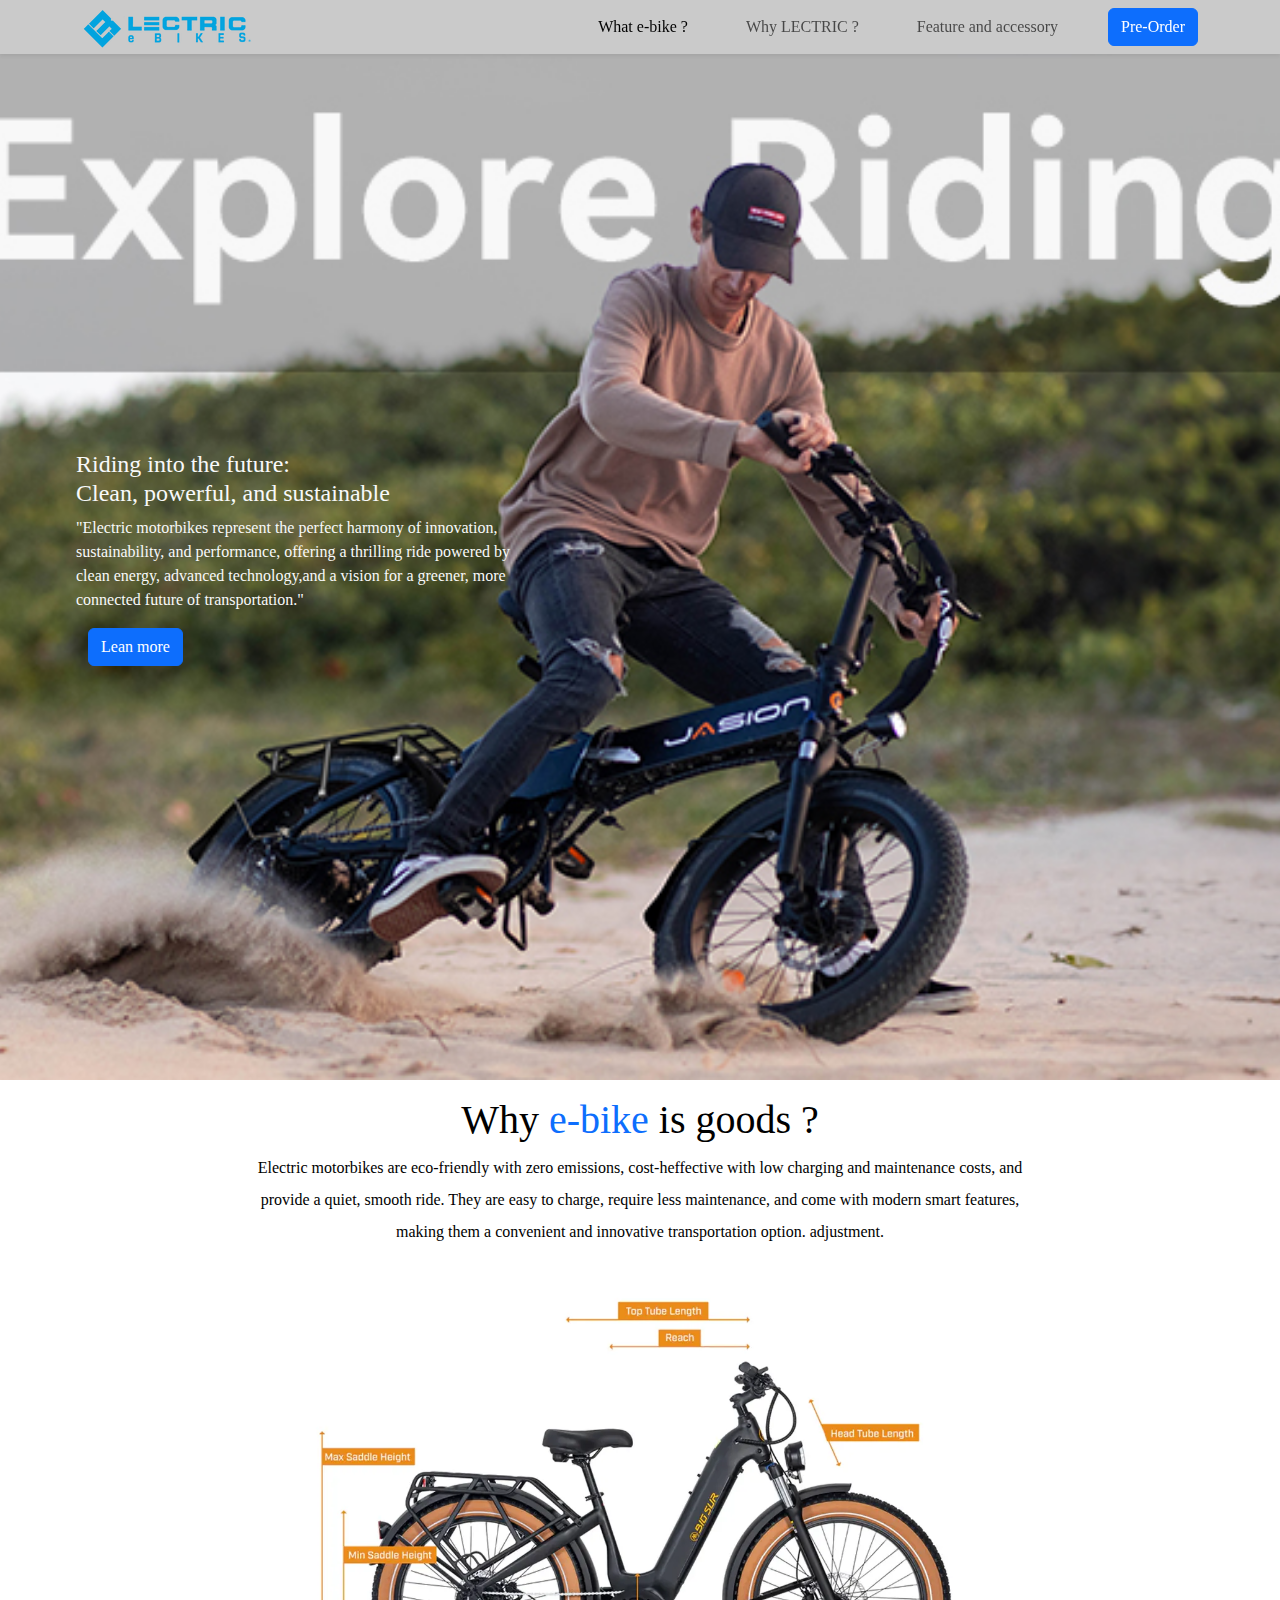
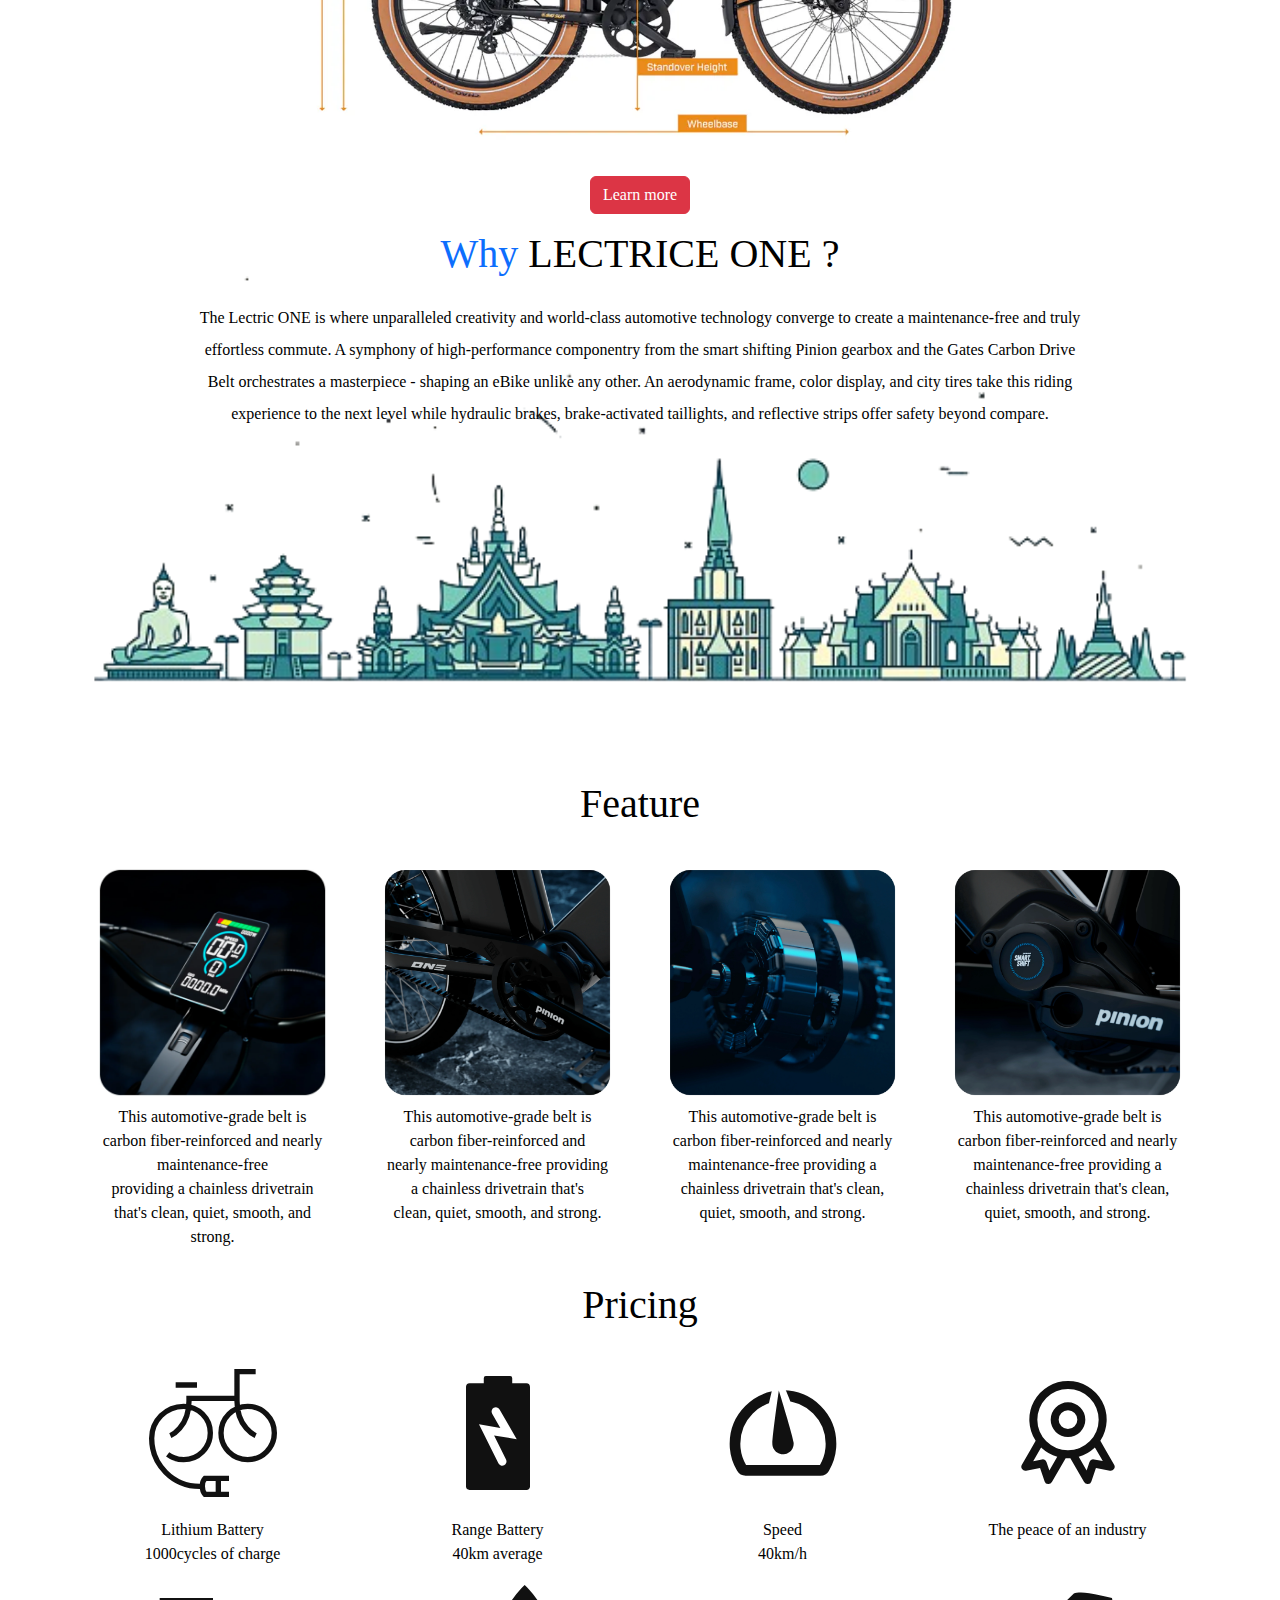
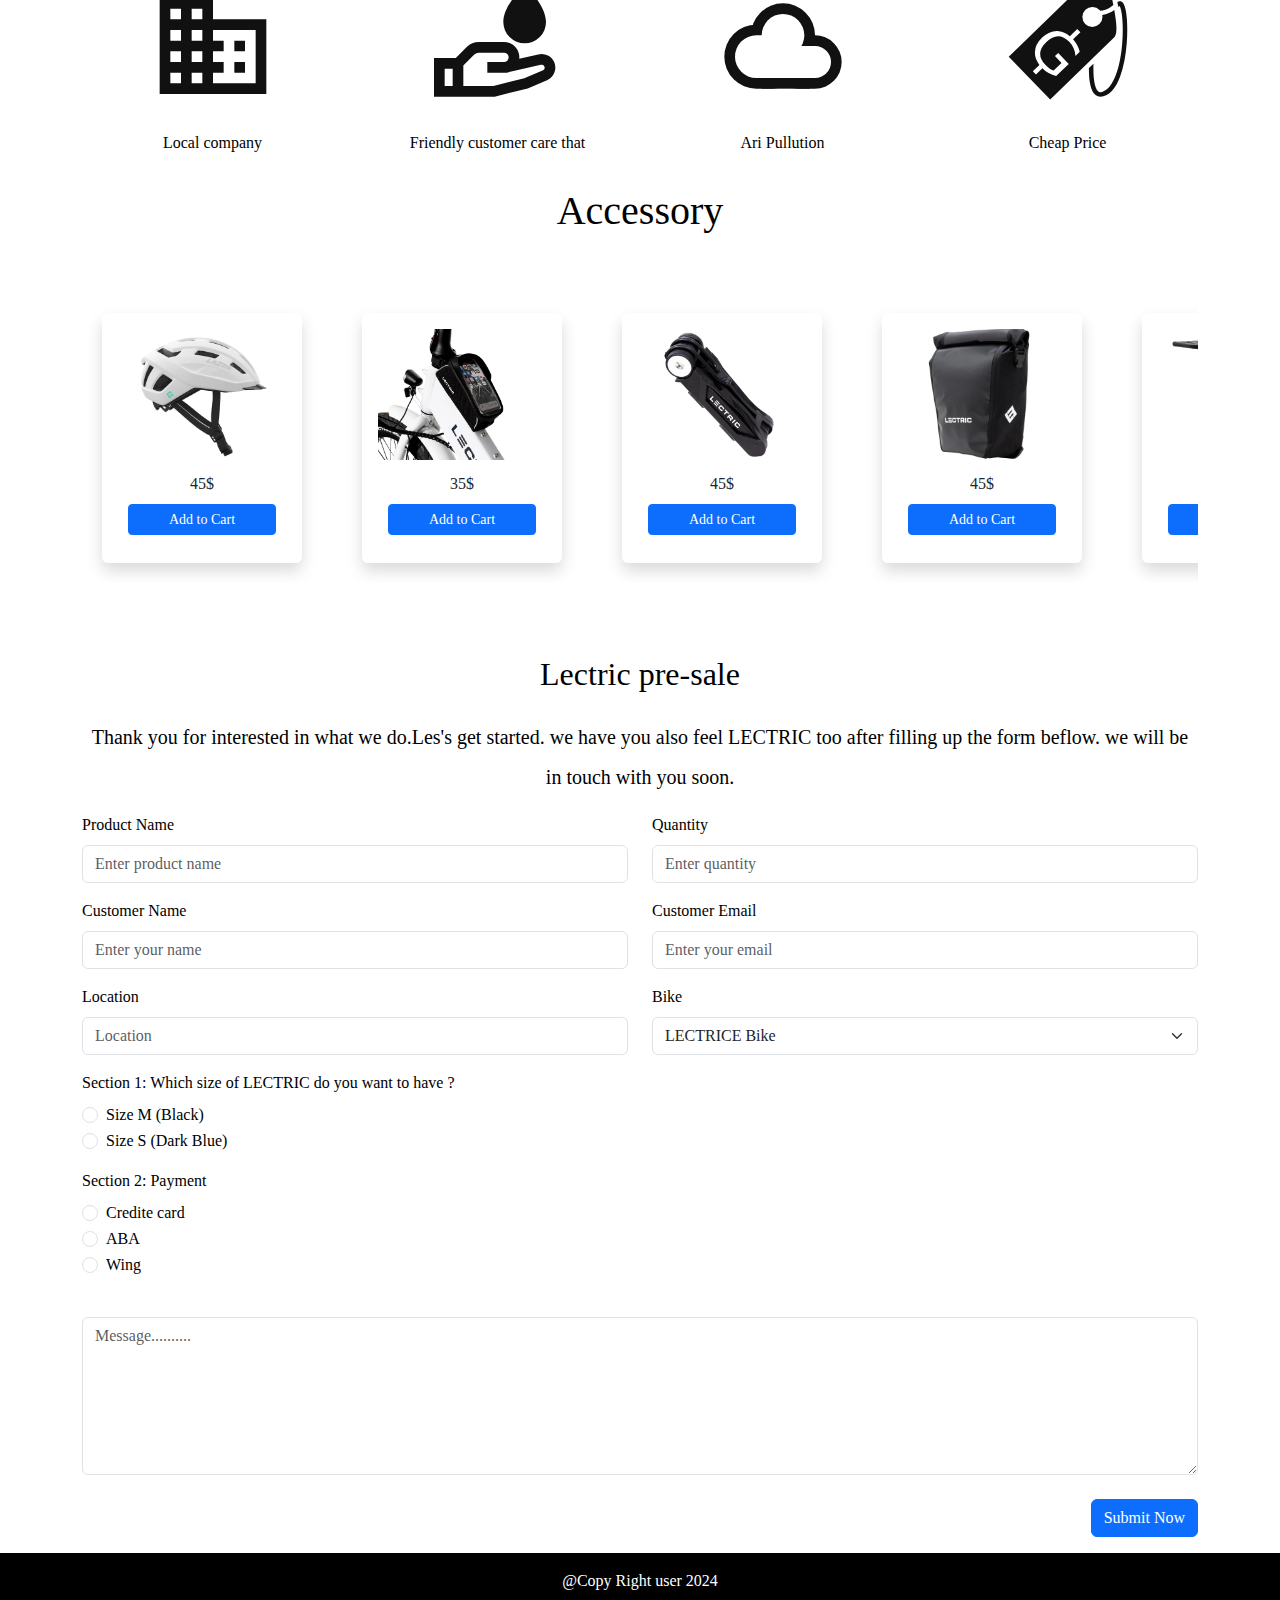
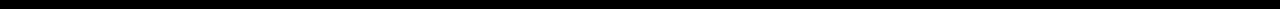
==== commit 4795c0ab: "vercel" ====
--- a/index.html
+++ b/index.html
@@ -3,11 +3,12 @@
   <head>
     <meta charset="UTF-8" />
     <meta name="viewport" content="width=device-width, initial-scale=1.0" />
-    <title>Bootstrap Example</title>
+    <title>LECTRICE</title>
     <link
       href="https://cdn.jsdelivr.net/npm/bootstrap@5.3.0-alpha1/dist/css/bootstrap.min.css"
       rel="stylesheet"
     />
+    <link rel="icon" href="/Img/logo.png">
     <link rel="stylesheet" href="/style/second.css" />
   </head>
   <body>
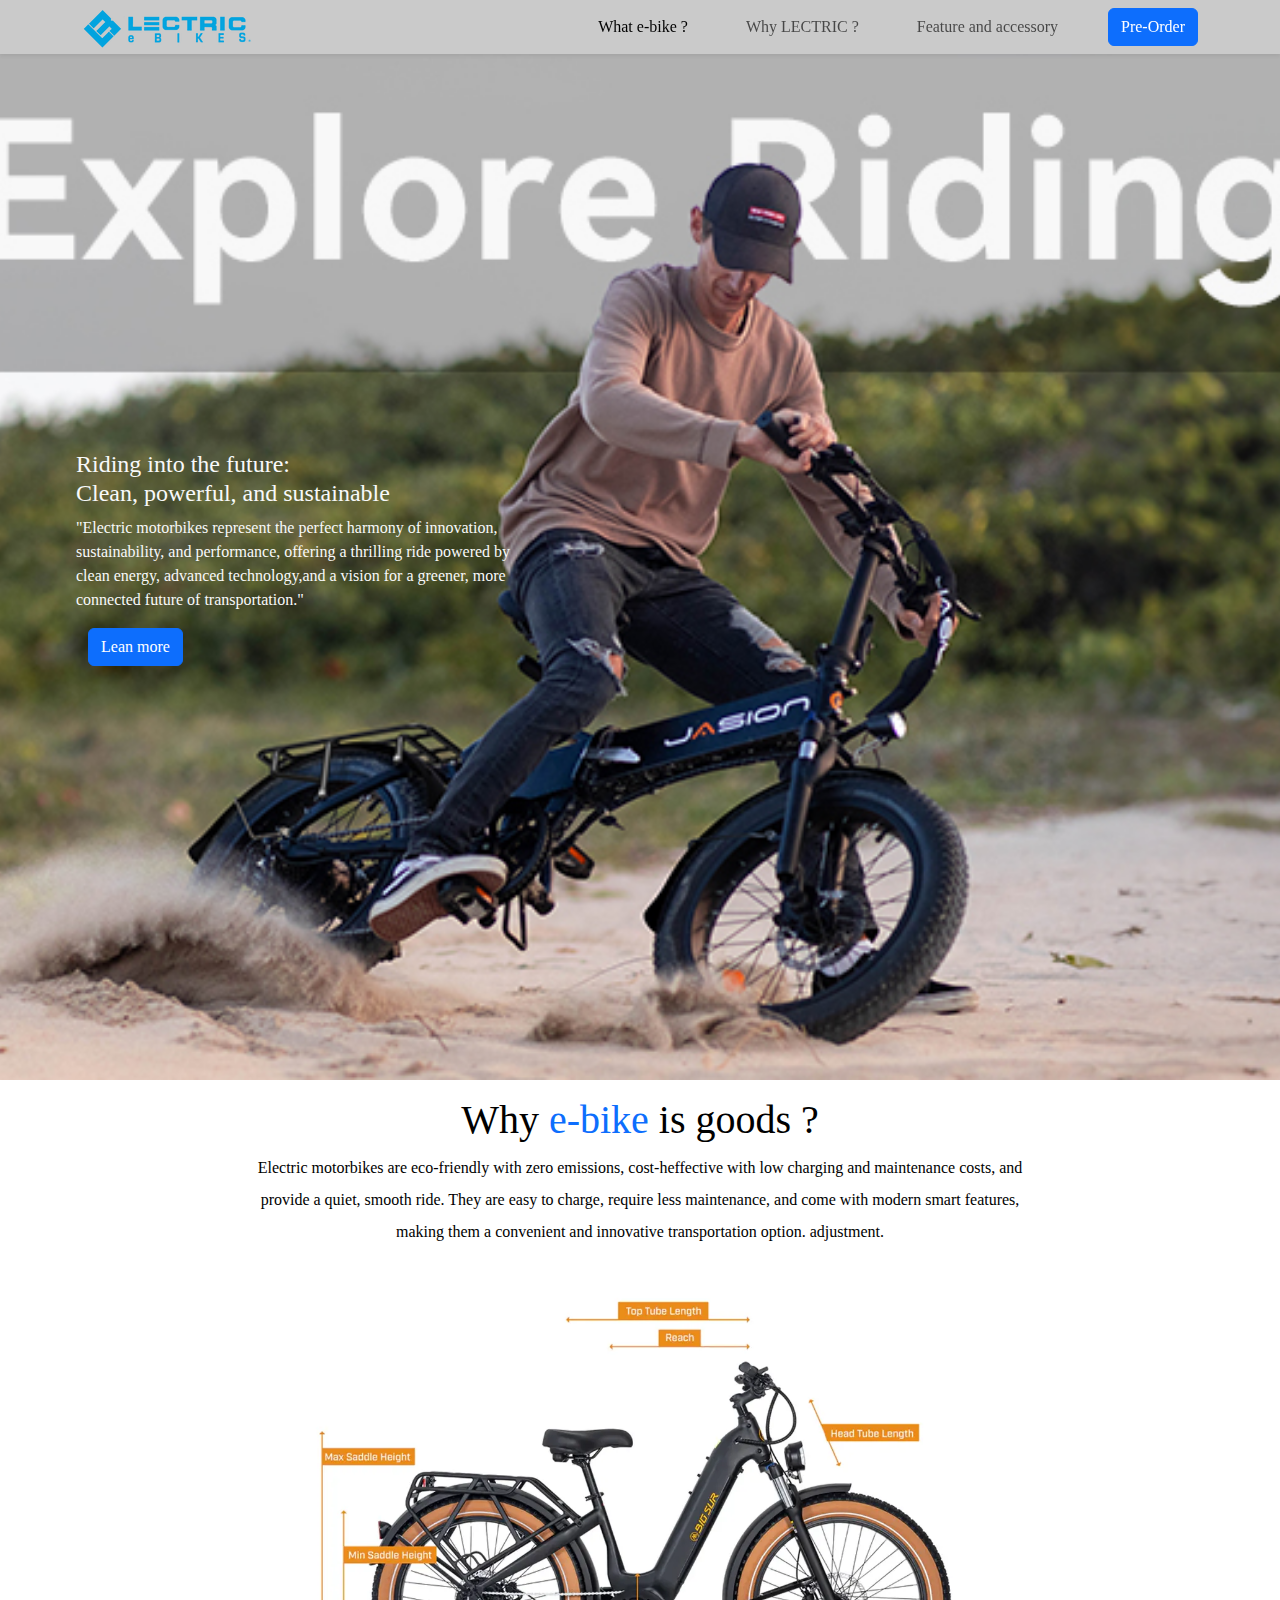
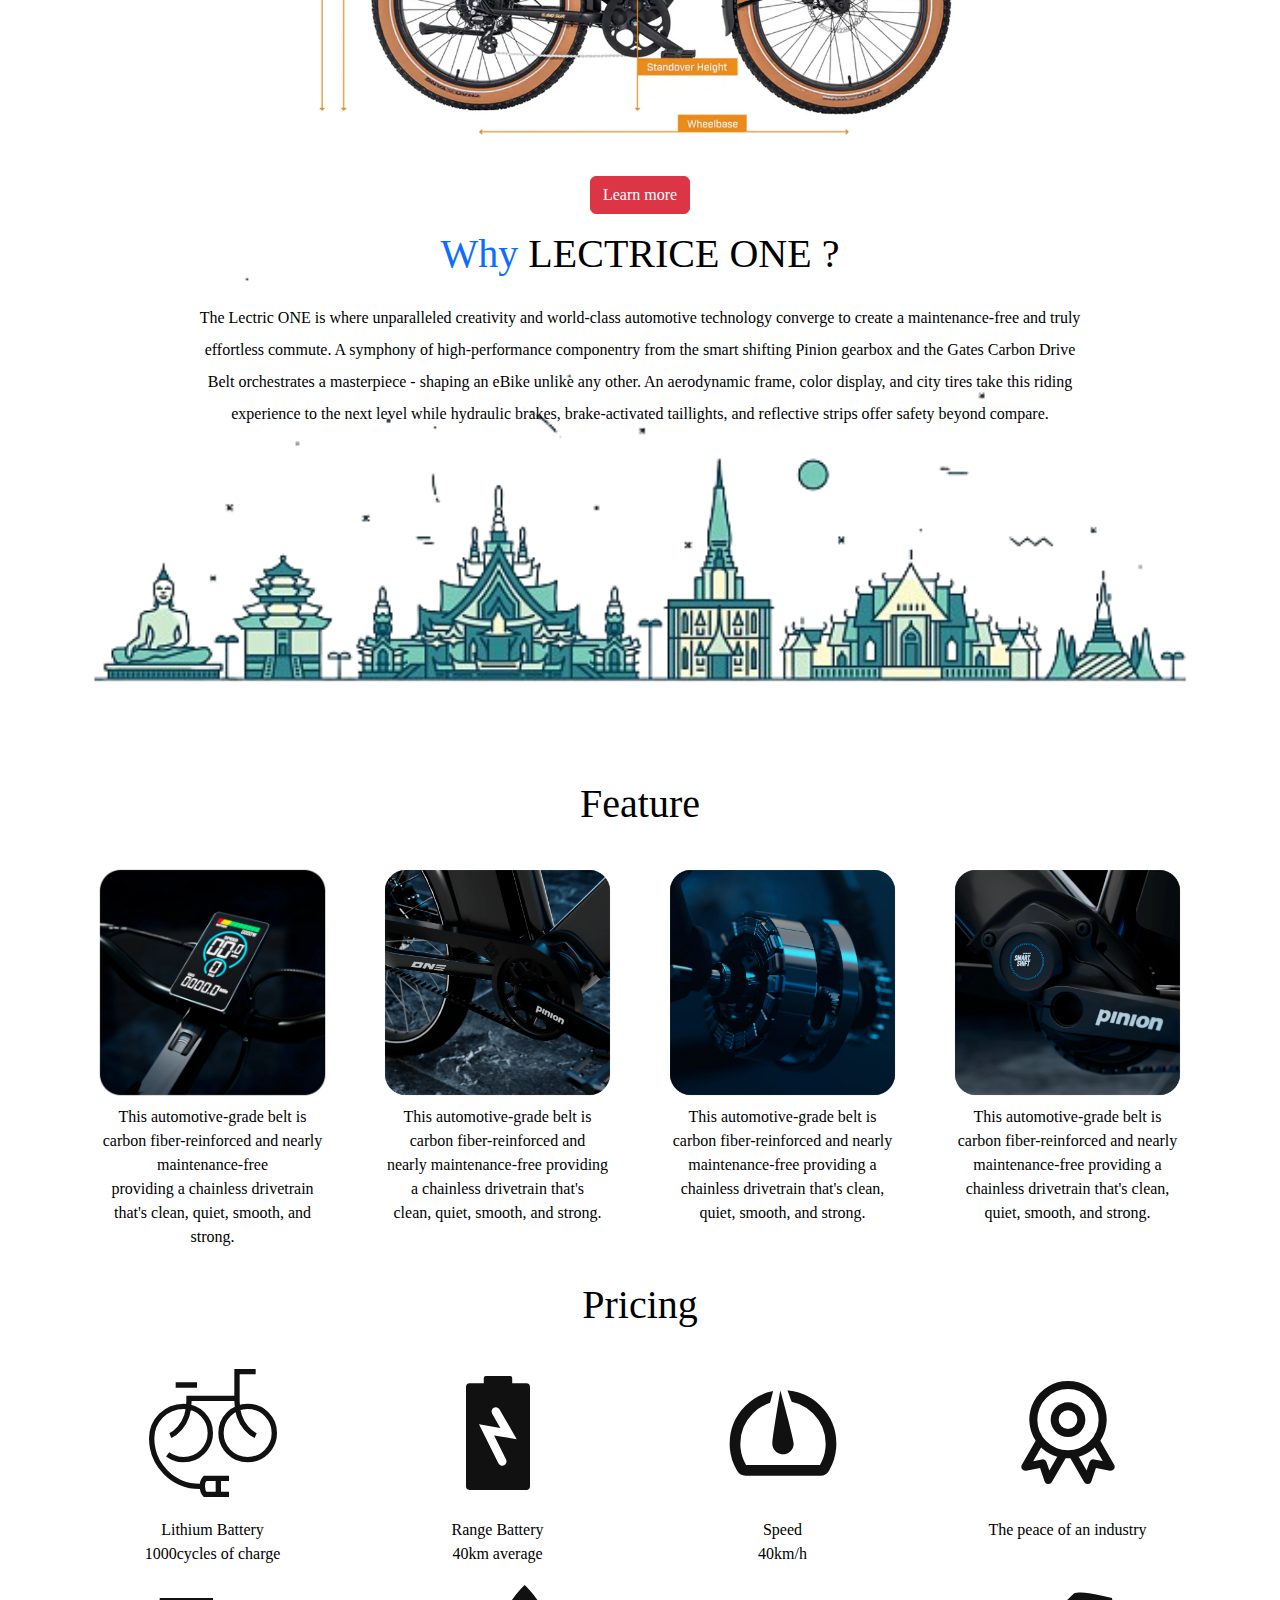
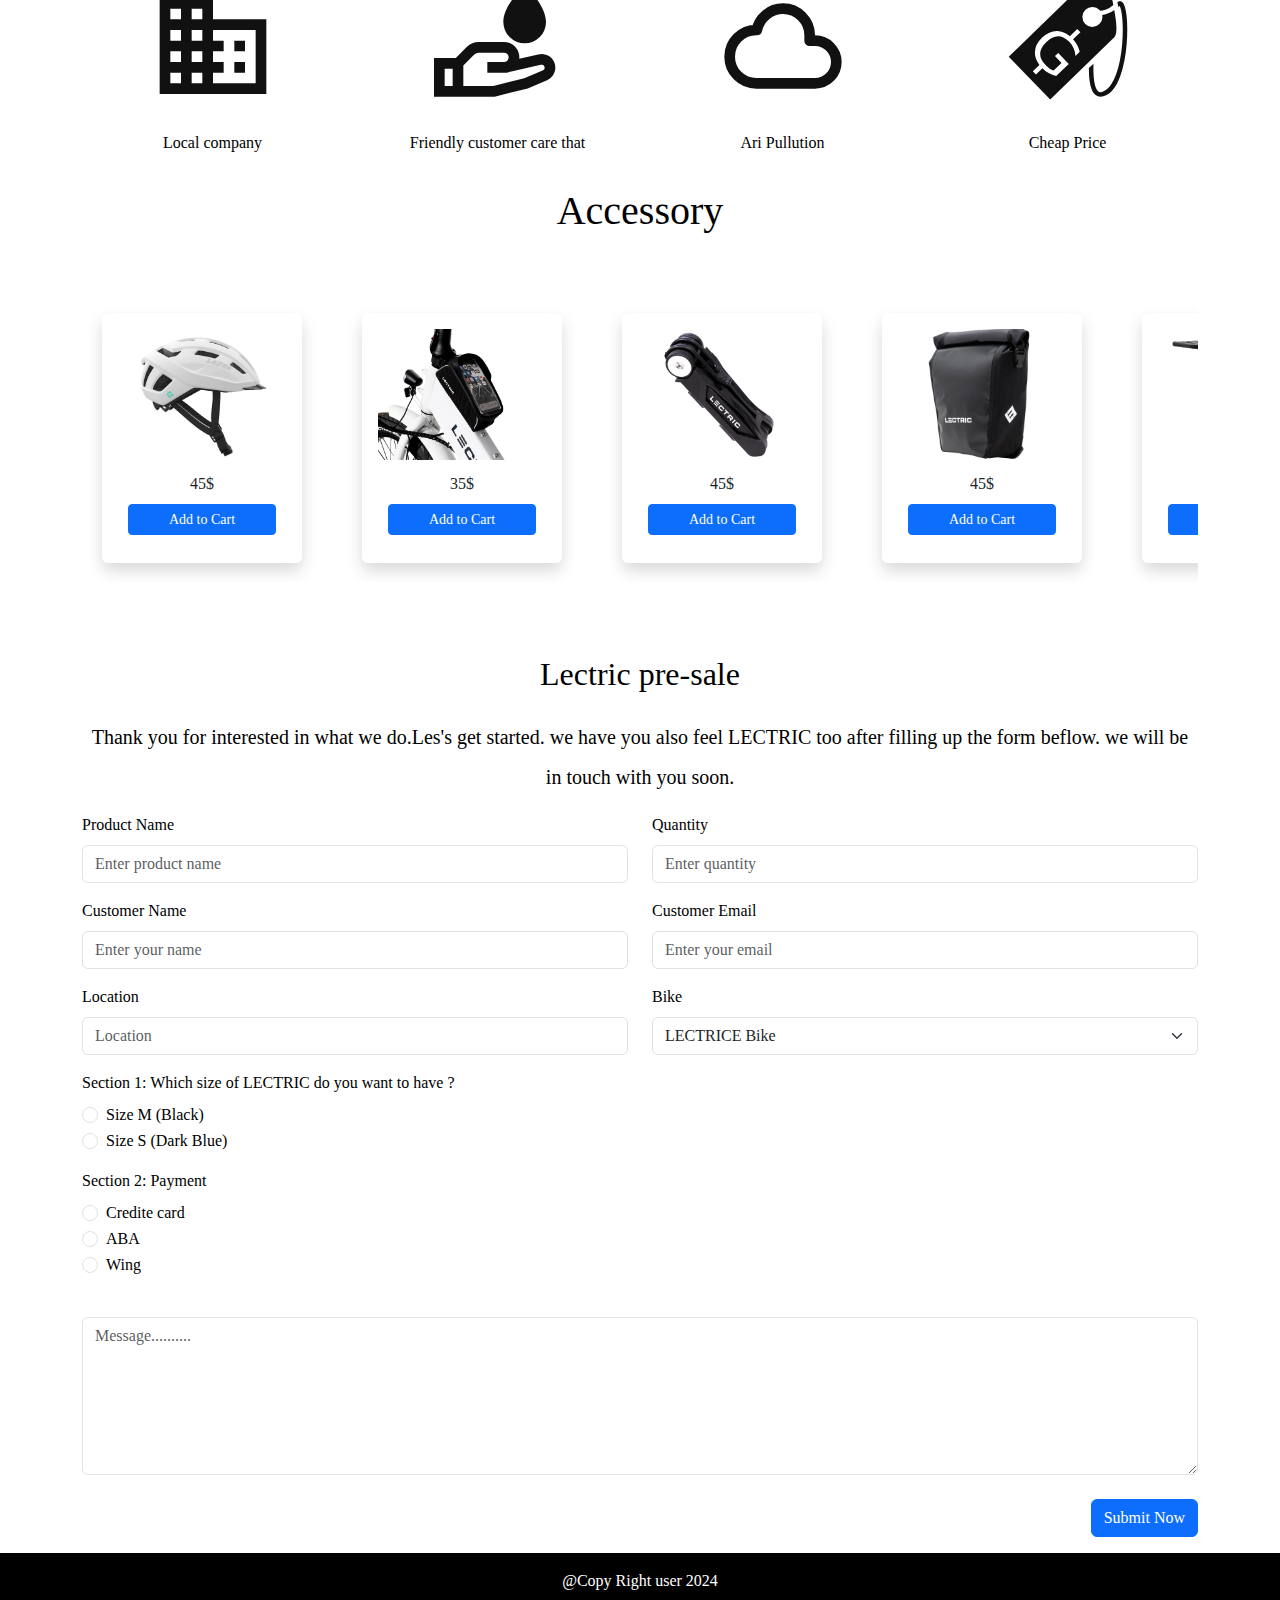
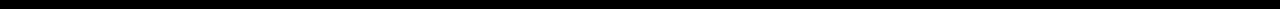
==== commit ea1a5aa9: "section" ====
--- a/index.html
+++ b/index.html
@@ -143,7 +143,7 @@
           alt="Image"
         /> </div>
       <button class="btn btn-danger mt-3">Learn more</button>
-      <div class="text-center pt-3">
+      <div class="text-center pt-3" id="section2">
         <h1>
           <a
             href="https://example.co"
@@ -177,8 +177,8 @@
           "
         ></div>
         </div>
-        <h1>Feature</h1>
-    <div id="section2" class="container mt-4">
+        <h1  id="section3">Feature</h1>
+    <div class="container mt-4">
         <div class="row">
             <!-- Box 1 -->
             <div class="col-12 col-sm-6 col-md-3 mb-3">
@@ -607,3 +607,4 @@
     <script src="https://cdn.jsdelivr.net/npm/bootstrap@5.3.0-alpha1/dist/js/bootstrap.bundle.min.js"></script>
   </body>
 </html>
+ 